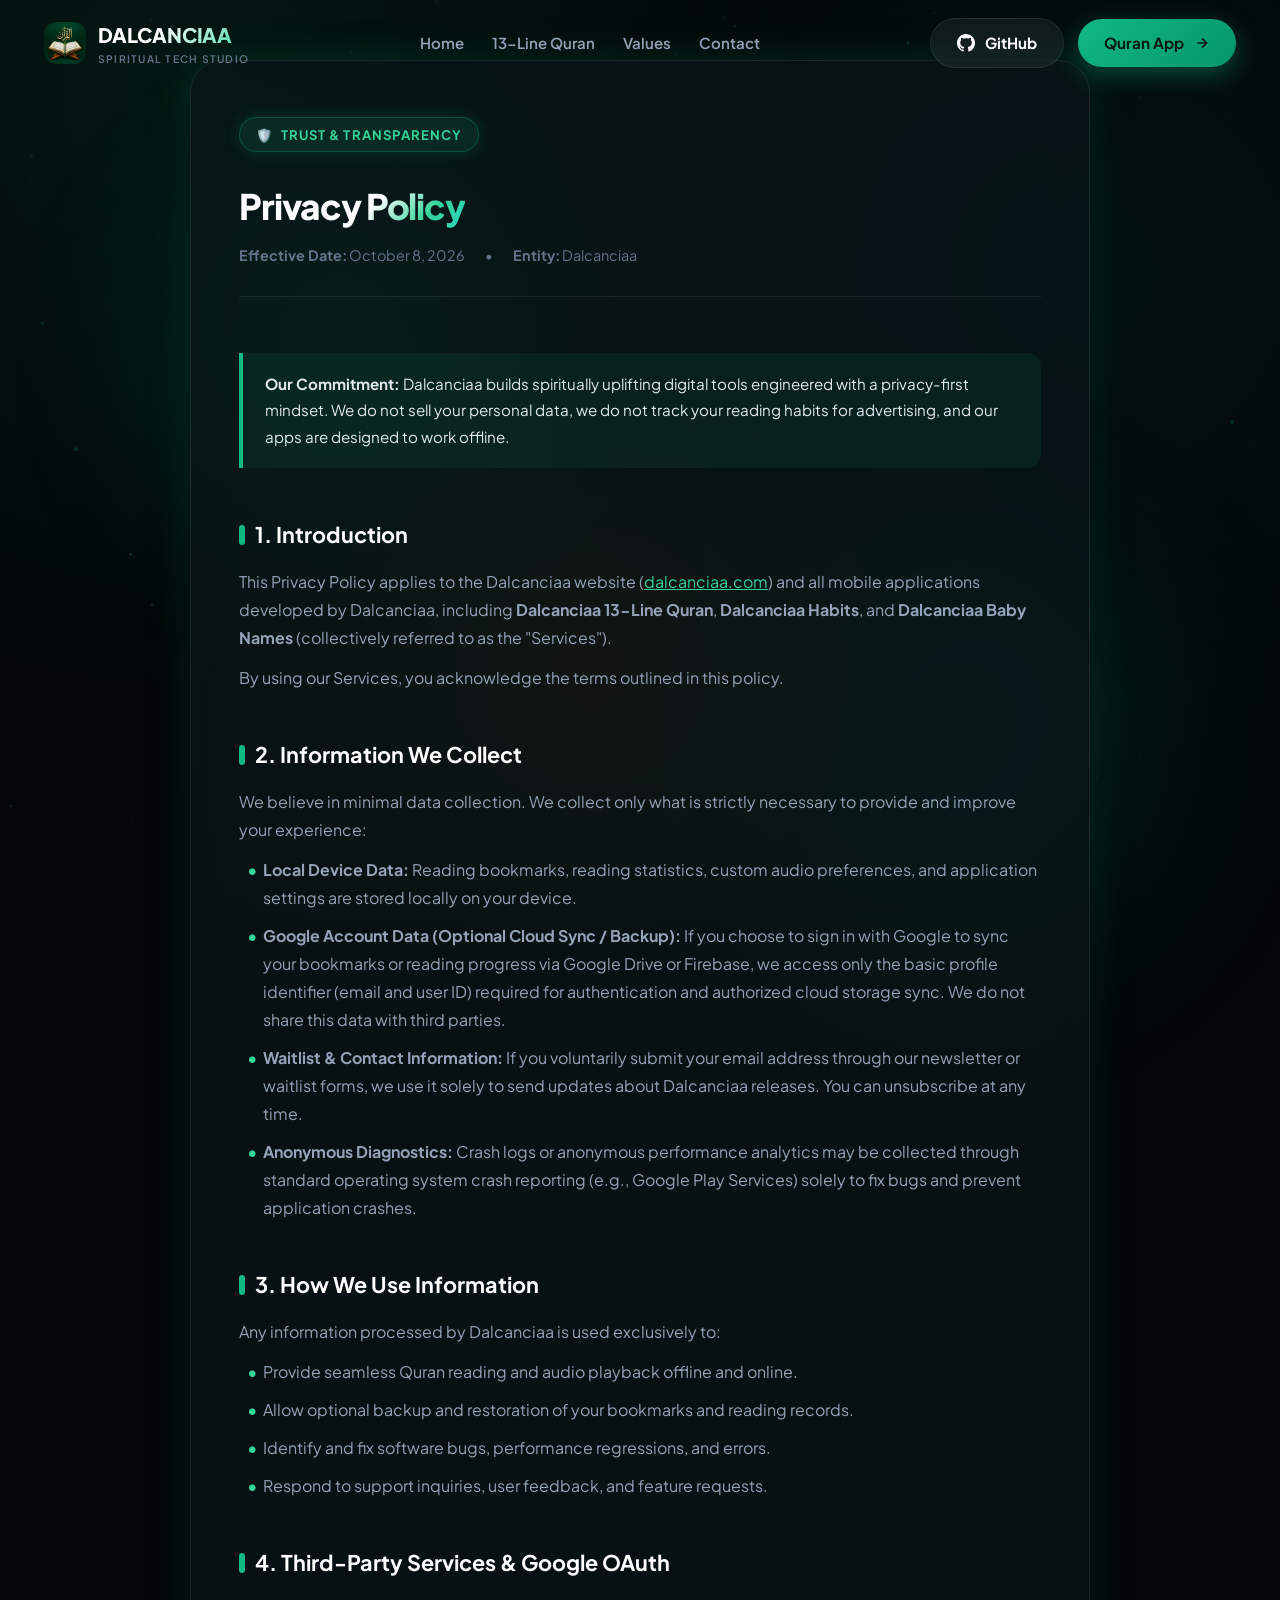
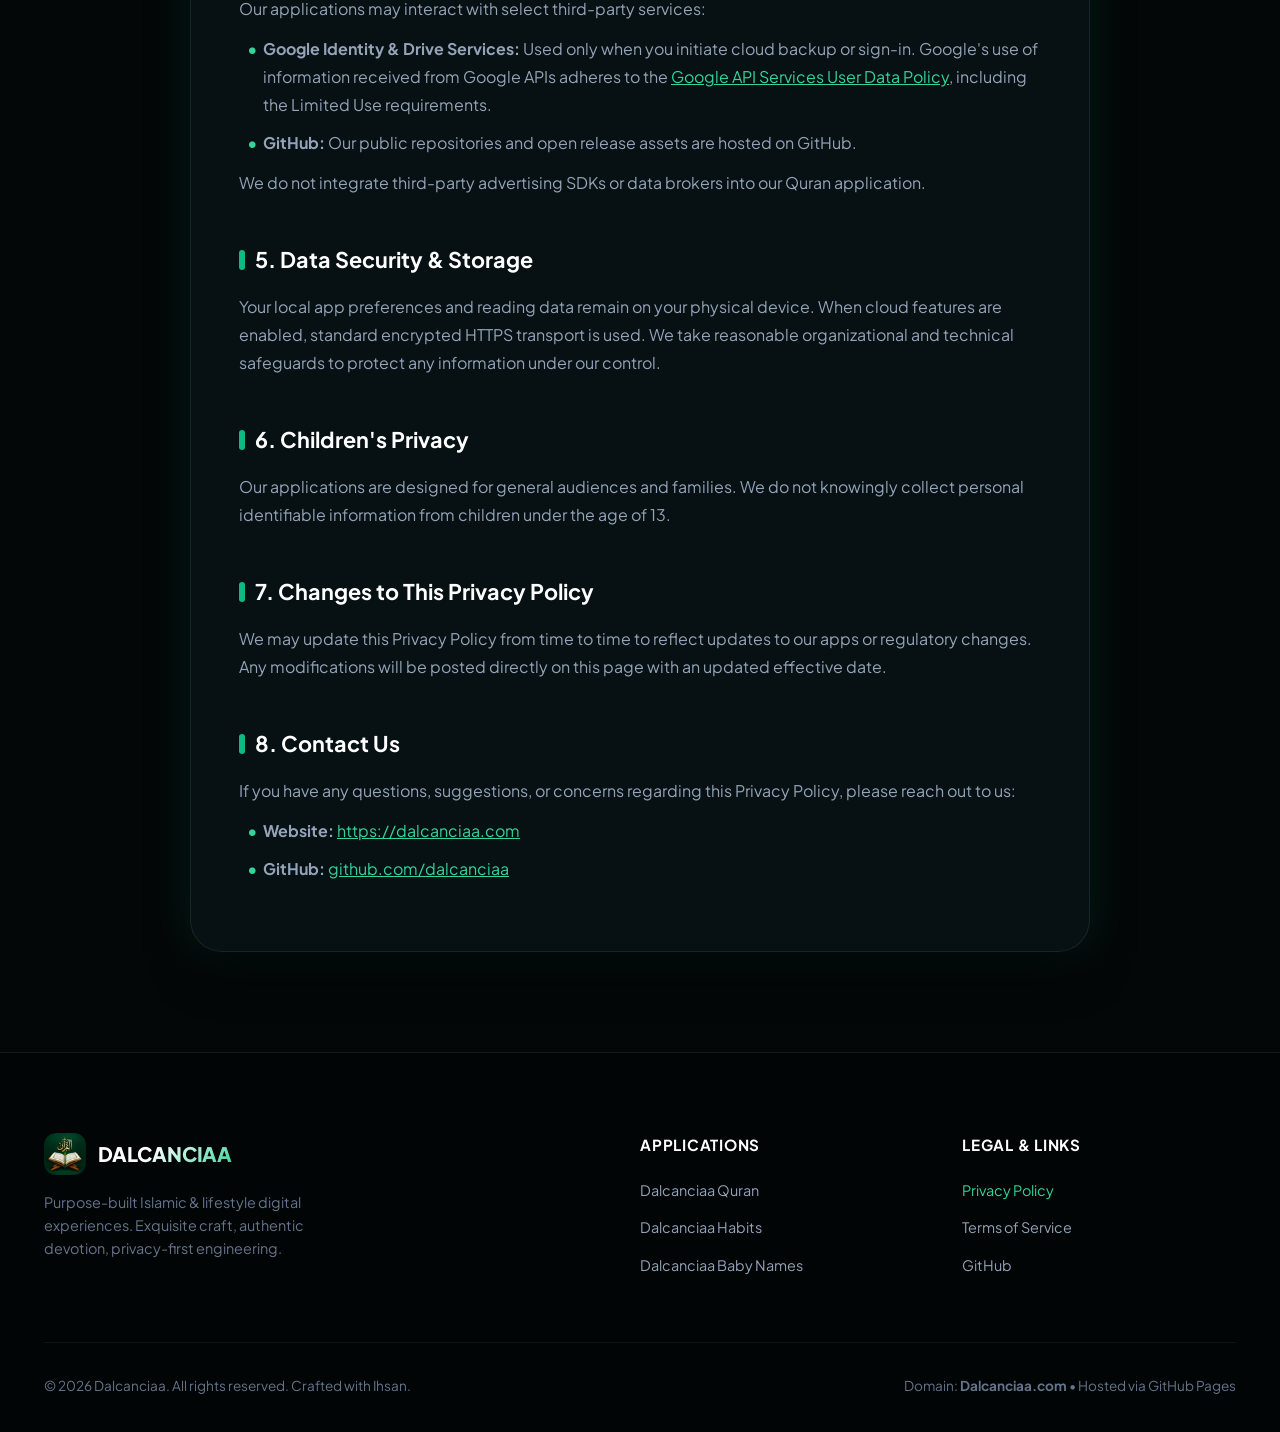
==== privacy.html @ 1f2f63b9 "Add Privacy Policy and Terms of Service pages" ====
<!DOCTYPE html>
<html lang="en">
<head>
  <meta charset="UTF-8">
  <meta name="viewport" content="width=device-width, initial-scale=1.0">
  <title>Privacy Policy | Dalcanciaa</title>
  
  <meta name="description" content="Privacy Policy for Dalcanciaa applications including Dalcanciaa 13-Line Quran. Zero data selling, privacy-first engineering.">
  <meta name="author" content="Dalcanciaa">
  <link rel="canonical" href="https://dalcanciaa.com/privacy.html">

  <link rel="icon" type="image/svg+xml" href="favicon.svg">
  <link rel="stylesheet" href="styles.css">
</head>
<body>

  <canvas id="bg-canvas"></canvas>
  <div class="ambient-glow-orb glow-1"></div>
  <div class="ambient-glow-orb glow-2"></div>
  <div class="ambient-glow-orb glow-3"></div>

  <!-- ========== NAVIGATION ========== -->
  <header class="site-nav" id="site-nav">
    <div class="container nav-container">
      <a href="index.html" class="brand-logo">
        <img src="assets/logo.png" alt="Dalcanciaa Logo" class="brand-logo-icon">
        <div class="brand-name">
          <span class="brand-title">DALCANCIAA</span>
          <span class="brand-tagline-nav">Spiritual Tech Studio</span>
        </div>
      </a>

      <ul class="nav-links" id="nav-links">
        <li><a href="index.html" class="nav-link">Home</a></li>
        <li><a href="quran.html" class="nav-link">13-Line Quran</a></li>
        <li><a href="index.html#values" class="nav-link">Values</a></li>
        <li><a href="index.html#contact" class="nav-link">Contact</a></li>
      </ul>

      <div class="nav-actions">
        <a href="https://github.com/dalcanciaa" target="_blank" rel="noopener noreferrer" class="btn btn-secondary">
          <svg width="18" height="18" viewBox="0 0 24 24" fill="currentColor"><path d="M12 0C5.37 0 0 5.37 0 12c0 5.31 3.435 9.795 8.205 11.385.6.105.825-.255.825-.57 0-.285-.015-1.23-.015-2.235-3.015.555-3.795-.735-4.035-1.41-.135-.345-.72-1.41-1.23-1.695-.42-.225-1.02-.78-.015-.795.945-.015 1.62.87 1.845 1.23 1.08 1.815 2.805 1.305 3.495.99.105-.78.42-1.305.765-1.605-2.67-.3-5.46-1.335-5.46-5.925 0-1.305.465-2.385 1.23-3.225-.12-.3-.54-1.53.12-3.18 0 0 1.005-.315 3.3 1.23.96-.27 1.98-.405 3-.405s2.04.135 3 .405c2.295-1.56 3.3-1.23 3.3-1.23.66 1.65.24 2.88.12 3.18.765.84 1.23 1.905 1.23 3.225 0 4.605-2.805 5.625-5.475 5.925.435.375.81 1.095.81 2.22 0 1.605-.015 2.895-.015 3.3 0 .315.225.69.825.57A12.02 12.02 0 0024 12c0-6.63-5.37-12-12-12z"/></svg>
          <span>GitHub</span>
        </a>
        <a href="quran.html" class="btn btn-primary">
          <span>Quran App</span>
          <svg width="16" height="16" viewBox="0 0 24 24" fill="none" stroke="currentColor" stroke-width="2.5"><path d="M5 12h14M12 5l7 7-7 7"/></svg>
        </a>
        <button class="mobile-menu-toggle" id="mobile-menu-btn" aria-label="Toggle Menu">☰</button>
      </div>
    </div>
  </header>

  <!-- ========== MAIN CONTENT ========== -->
  <main class="legal-page-wrapper">
    <div class="container">
      <article class="legal-card">
        <header class="legal-header">
          <div class="badge-tag">
            <span>🛡️</span>
            <span>Trust & Transparency</span>
          </div>
          <h1 class="section-title" style="margin-top: 14px; font-size: 2.2rem;">Privacy <span class="gradient-text">Policy</span></h1>
          <div class="legal-meta">
            <span><strong>Effective Date:</strong> October 8, 2026</span>
            <span>•</span>
            <span><strong>Entity:</strong> Dalcanciaa</span>
          </div>
        </header>

        <div class="legal-content">
          <div class="legal-highlight-box">
            <strong>Our Commitment:</strong> Dalcanciaa builds spiritually uplifting digital tools engineered with a privacy-first mindset. We do not sell your personal data, we do not track your reading habits for advertising, and our apps are designed to work offline.
          </div>

          <section class="legal-section">
            <h2>1. Introduction</h2>
            <p>This Privacy Policy applies to the Dalcanciaa website (<a href="https://dalcanciaa.com" style="color: var(--emerald-light);">dalcanciaa.com</a>) and all mobile applications developed by Dalcanciaa, including <strong>Dalcanciaa 13-Line Quran</strong>, <strong>Dalcanciaa Habits</strong>, and <strong>Dalcanciaa Baby Names</strong> (collectively referred to as the "Services").</p>
            <p>By using our Services, you acknowledge the terms outlined in this policy.</p>
          </section>

          <section class="legal-section">
            <h2>2. Information We Collect</h2>
            <p>We believe in minimal data collection. We collect only what is strictly necessary to provide and improve your experience:</p>
            <ul>
              <li><strong>Local Device Data:</strong> Reading bookmarks, reading statistics, custom audio preferences, and application settings are stored locally on your device.</li>
              <li><strong>Google Account Data (Optional Cloud Sync / Backup):</strong> If you choose to sign in with Google to sync your bookmarks or reading progress via Google Drive or Firebase, we access only the basic profile identifier (email and user ID) required for authentication and authorized cloud storage sync. We do not share this data with third parties.</li>
              <li><strong>Waitlist & Contact Information:</strong> If you voluntarily submit your email address through our newsletter or waitlist forms, we use it solely to send updates about Dalcanciaa releases. You can unsubscribe at any time.</li>
              <li><strong>Anonymous Diagnostics:</strong> Crash logs or anonymous performance analytics may be collected through standard operating system crash reporting (e.g., Google Play Services) solely to fix bugs and prevent application crashes.</li>
            </ul>
          </section>

          <section class="legal-section">
            <h2>3. How We Use Information</h2>
            <p>Any information processed by Dalcanciaa is used exclusively to:</p>
            <ul>
              <li>Provide seamless Quran reading and audio playback offline and online.</li>
              <li>Allow optional backup and restoration of your bookmarks and reading records.</li>
              <li>Identify and fix software bugs, performance regressions, and errors.</li>
              <li>Respond to support inquiries, user feedback, and feature requests.</li>
            </ul>
          </section>

          <section class="legal-section">
            <h2>4. Third-Party Services & Google OAuth</h2>
            <p>Our applications may interact with select third-party services:</p>
            <ul>
              <li><strong>Google Identity & Drive Services:</strong> Used only when you initiate cloud backup or sign-in. Google's use of information received from Google APIs adheres to the <a href="https://developers.google.com/terms/api-services-user-data-policy" target="_blank" rel="noopener noreferrer" style="color: var(--emerald-light);">Google API Services User Data Policy</a>, including the Limited Use requirements.</li>
              <li><strong>GitHub:</strong> Our public repositories and open release assets are hosted on GitHub.</li>
            </ul>
            <p>We do not integrate third-party advertising SDKs or data brokers into our Quran application.</p>
          </section>

          <section class="legal-section">
            <h2>5. Data Security & Storage</h2>
            <p>Your local app preferences and reading data remain on your physical device. When cloud features are enabled, standard encrypted HTTPS transport is used. We take reasonable organizational and technical safeguards to protect any information under our control.</p>
          </section>

          <section class="legal-section">
            <h2>6. Children's Privacy</h2>
            <p>Our applications are designed for general audiences and families. We do not knowingly collect personal identifiable information from children under the age of 13.</p>
          </section>

          <section class="legal-section">
            <h2>7. Changes to This Privacy Policy</h2>
            <p>We may update this Privacy Policy from time to time to reflect updates to our apps or regulatory changes. Any modifications will be posted directly on this page with an updated effective date.</p>
          </section>

          <section class="legal-section">
            <h2>8. Contact Us</h2>
            <p>If you have any questions, suggestions, or concerns regarding this Privacy Policy, please reach out to us:</p>
            <ul>
              <li><strong>Website:</strong> <a href="https://dalcanciaa.com" style="color: var(--emerald-light);">https://dalcanciaa.com</a></li>
              <li><strong>GitHub:</strong> <a href="https://github.com/dalcanciaa" target="_blank" rel="noopener noreferrer" style="color: var(--emerald-light);">github.com/dalcanciaa</a></li>
            </ul>
          </section>
        </div>
      </article>
    </div>
  </main>

  <!-- ========== FOOTER ========== -->
  <footer class="site-footer">
    <div class="container">
      <div class="footer-grid">
        <div class="footer-brand-info">
          <a href="index.html" class="brand-logo">
            <img src="assets/logo.png" alt="Dalcanciaa Logo" class="brand-logo-icon">
            <span class="brand-title">DALCANCIAA</span>
          </a>
          <p class="footer-desc">Purpose-built Islamic & lifestyle digital experiences. Exquisite craft, authentic devotion, privacy-first engineering.</p>
        </div>
        <div class="footer-col">
          <h4>Applications</h4>
          <ul class="footer-links">
            <li><a href="quran.html">Dalcanciaa Quran</a></li>
            <li><a href="index.html#products">Dalcanciaa Habits</a></li>
            <li><a href="index.html#products">Dalcanciaa Baby Names</a></li>
          </ul>
        </div>
        <div class="footer-col">
          <h4>Legal & Links</h4>
          <ul class="footer-links">
            <li><a href="privacy.html" style="color: var(--emerald-light);">Privacy Policy</a></li>
            <li><a href="terms.html">Terms of Service</a></li>
            <li><a href="https://github.com/dalcanciaa" target="_blank" rel="noopener noreferrer">GitHub</a></li>
          </ul>
        </div>
      </div>
      <div class="footer-bottom">
        <div>© 2026 Dalcanciaa. All rights reserved. Crafted with Ihsan.</div>
        <div>Domain: <strong>Dalcanciaa.com</strong> • Hosted via GitHub Pages</div>
      </div>
    </div>
  </footer>

  <script src="main.js"></script>
</body>
</html>
---- styles.css ----
/* ==========================================================================
   DALCANCIAA DESIGN SYSTEM — 3D MODERN ISLAMIC DIGITAL ECOSYSTEM
   ========================================================================== */

@import url('https://fonts.googleapis.com/css2?family=Amiri+Quran&family=Plus+Jakarta+Sans:wght@300;400;500;600;700;800&display=swap');

:root {
  --bg-primary: #030708;
  --bg-secondary: #071012;
  --bg-tertiary: #0c181b;
  --bg-card: rgba(10, 23, 26, 0.72);
  --bg-card-hover: rgba(14, 32, 36, 0.88);

  --emerald-primary: #10B981;
  --emerald-light: #34D399;
  --emerald-dark: #059669;
  --emerald-glow: rgba(16, 185, 129, 0.35);

  --gold-primary: #F59E0B;
  --gold-light: #FDE047;
  --gold-dark: #B45309;

  --text-main: #F1F5F9;
  --text-muted: #94A3B8;
  --text-dim: #64748B;

  --border-subtle: rgba(255, 255, 255, 0.08);
  --border-emerald: rgba(16, 185, 129, 0.28);
  --border-gold: rgba(245, 158, 11, 0.3);

  --font-sans: 'Plus Jakarta Sans', -apple-system, BlinkMacSystemFont, sans-serif;
  --font-arabic: 'Amiri Quran', serif;

  --radius-sm: 8px;
  --radius-md: 14px;
  --radius-lg: 22px;
  --radius-xl: 32px;
  --radius-full: 9999px;

  --shadow-sm: 0 4px 12px rgba(0,0,0,0.3);
  --shadow-md: 0 10px 30px rgba(0,0,0,0.5), 0 0 20px rgba(16,185,129,0.1);
  --shadow-3d: 0 25px 50px -12px rgba(0,0,0,0.75), 0 0 40px rgba(16,185,129,0.18);

  --transition-fast: 0.2s cubic-bezier(0.16,1,0.3,1);
  --transition-smooth: 0.4s cubic-bezier(0.16,1,0.3,1);
  --transition-bounce: 0.6s cubic-bezier(0.34,1.56,0.64,1);
}

/* Reset */
*,*::before,*::after { box-sizing: border-box; margin: 0; padding: 0; }
html { scroll-behavior: smooth; color-scheme: dark; }
body {
  font-family: var(--font-sans);
  background: var(--bg-primary);
  color: var(--text-main);
  overflow-x: hidden;
  line-height: 1.6;
  -webkit-font-smoothing: antialiased;
  background-image:
    radial-gradient(circle at 15% 10%, rgba(16,185,129,0.09) 0%, transparent 45%),
    radial-gradient(circle at 85% 30%, rgba(6,182,212,0.06) 0%, transparent 40%),
    radial-gradient(circle at 50% 80%, rgba(245,158,11,0.05) 0%, transparent 50%);
  background-attachment: fixed;
}
::selection { background: var(--emerald-primary); color: #000; }
::-webkit-scrollbar { width: 9px; }
::-webkit-scrollbar-track { background: var(--bg-primary); }
::-webkit-scrollbar-thumb { background: #1e293b; border-radius: 6px; border: 2px solid var(--bg-primary); }
::-webkit-scrollbar-thumb:hover { background: var(--emerald-dark); }

/* Canvas & Glows */
#bg-canvas { position: fixed; top: 0; left: 0; width: 100vw; height: 100vh; z-index: 0; pointer-events: none; opacity: 0.85; }
.ambient-glow-orb { position: fixed; border-radius: 50%; filter: blur(100px); pointer-events: none; z-index: 0; opacity: 0.3; }
.glow-1 { top: 15%; left: 10%; width: 450px; height: 450px; background: radial-gradient(circle, var(--emerald-primary), transparent 70%); }
.glow-2 { top: 55%; right: 5%; width: 500px; height: 500px; background: radial-gradient(circle, #0d9488, transparent 70%); }
.glow-3 { bottom: 5%; left: 30%; width: 400px; height: 400px; background: radial-gradient(circle, var(--gold-dark), transparent 70%); }

/* Layout */
.container { width: 100%; max-width: 1240px; margin: 0 auto; padding: 0 24px; position: relative; z-index: 2; }
.section { padding: 110px 0; position: relative; }
.section-header { text-align: center; max-width: 720px; margin: 0 auto 64px auto; }

.badge-tag {
  display: inline-flex; align-items: center; gap: 8px;
  padding: 6px 16px; border-radius: var(--radius-full);
  font-size: 0.82rem; font-weight: 700; text-transform: uppercase; letter-spacing: 0.08em;
  background: rgba(16,185,129,0.12); border: 1px solid var(--border-emerald);
  color: var(--emerald-light); margin-bottom: 20px;
  backdrop-filter: blur(12px); box-shadow: 0 0 15px rgba(16,185,129,0.2);
}
.badge-tag.gold { background: rgba(245,158,11,0.12); border-color: var(--border-gold); color: var(--gold-light); box-shadow: 0 0 15px rgba(245,158,11,0.2); }

.section-title { font-size: clamp(2.2rem, 4.5vw, 3.4rem); font-weight: 800; line-height: 1.15; letter-spacing: -0.03em; color: #fff; margin-bottom: 18px; }
.section-title .gradient-text, .gradient-text { background: linear-gradient(135deg, #fff 20%, var(--emerald-light) 65%, #2dd4bf 100%); -webkit-background-clip: text; -webkit-text-fill-color: transparent; }
.section-title .gold-text, .gold-text { background: linear-gradient(135deg, #fff 0%, var(--gold-light) 50%, var(--gold-primary) 100%); -webkit-background-clip: text; -webkit-text-fill-color: transparent; }
.section-desc { font-size: 1.12rem; color: var(--text-muted); line-height: 1.7; }

/* Glass Cards */
.glass-card {
  background: var(--bg-card); border: 1px solid var(--border-subtle);
  border-radius: var(--radius-lg); backdrop-filter: blur(20px);
  box-shadow: var(--shadow-sm);
  transition: transform var(--transition-smooth), border-color var(--transition-smooth), box-shadow var(--transition-smooth);
  position: relative; overflow: hidden;
}
.glass-card:hover { border-color: var(--border-emerald); box-shadow: var(--shadow-md); transform: translateY(-5px); }

/* ========== NAV ========== */
.site-nav { position: fixed; top: 0; left: 0; width: 100%; z-index: 100; padding: 18px 0; transition: all var(--transition-smooth); }
.site-nav.scrolled { padding: 12px 0; background: rgba(3,7,8,0.85); backdrop-filter: blur(24px); border-bottom: 1px solid var(--border-subtle); box-shadow: 0 10px 30px rgba(0,0,0,0.6); }
.nav-container { display: flex; align-items: center; justify-content: space-between; }
.brand-logo { display: flex; align-items: center; gap: 12px; text-decoration: none; color: #fff; font-weight: 800; font-size: 1.35rem; }
.brand-logo-icon { width: 42px; height: 42px; border-radius: 12px; transition: transform var(--transition-bounce); object-fit: cover; }
.brand-logo:hover .brand-logo-icon { transform: scale(1.08) rotate(4deg); filter: drop-shadow(0 0 12px var(--emerald-primary)); }
.brand-name { display: flex; flex-direction: column; }
.brand-title { font-size: 1.25rem; font-weight: 800; letter-spacing: -0.01em; background: linear-gradient(135deg, #fff 40%, var(--emerald-light) 100%); -webkit-background-clip: text; -webkit-text-fill-color: transparent; }
.brand-tagline-nav { font-size: 0.65rem; color: var(--text-dim); text-transform: uppercase; letter-spacing: 0.12em; font-weight: 600; }
.nav-links { display: flex; align-items: center; gap: 28px; list-style: none; }
.nav-link { text-decoration: none; color: var(--text-muted); font-weight: 600; font-size: 0.94rem; transition: color var(--transition-fast); position: relative; padding: 6px 0; }
.nav-link::after { content: ''; position: absolute; bottom: 0; left: 0; width: 0%; height: 2px; background: var(--emerald-primary); border-radius: 2px; transition: width var(--transition-smooth); box-shadow: 0 0 8px var(--emerald-primary); }
.nav-link:hover { color: #fff; }
.nav-link:hover::after { width: 100%; }
.nav-actions { display: flex; align-items: center; gap: 14px; }
.mobile-menu-toggle { display: none; background: none; border: none; color: #fff; font-size: 1.5rem; cursor: pointer; }

/* Buttons */
.btn {
  display: inline-flex; align-items: center; justify-content: center; gap: 10px;
  padding: 12px 26px; border-radius: var(--radius-full);
  font-size: 0.95rem; font-weight: 700; text-decoration: none;
  cursor: pointer; transition: all var(--transition-smooth); border: none; outline: none;
}
.btn-lg { padding: 16px 32px; font-size: 1.05rem; }
.btn-sm { padding: 10px 20px; font-size: 0.88rem; }
.btn-primary { background: linear-gradient(135deg, var(--emerald-primary), var(--emerald-dark)); color: #021a12; box-shadow: 0 8px 24px rgba(16,185,129,0.35); }
.btn-primary:hover { transform: translateY(-2px) scale(1.02); box-shadow: 0 12px 32px rgba(16,185,129,0.55); background: linear-gradient(135deg, var(--emerald-light), var(--emerald-primary)); }
.btn-secondary { background: rgba(255,255,255,0.06); color: #fff; border: 1px solid var(--border-subtle); backdrop-filter: blur(12px); }
.btn-secondary:hover { background: rgba(255,255,255,0.12); border-color: var(--border-emerald); transform: translateY(-2px); color: var(--emerald-light); }

/* ========== HERO ========== */
.hero-section { padding-top: 160px; padding-bottom: 80px; min-height: 90vh; display: flex; align-items: center; }
.hero-grid { display: grid; grid-template-columns: 1.1fr 0.9fr; gap: 50px; align-items: center; }
.hero-content { position: relative; z-index: 2; }
.hero-title { font-size: clamp(2.8rem, 5.5vw, 4.4rem); font-weight: 800; line-height: 1.08; letter-spacing: -0.035em; color: #fff; margin-bottom: 24px; }
.hero-title .glow { text-shadow: 0 0 35px rgba(16,185,129,0.6); }
.hero-desc { font-size: 1.18rem; color: var(--text-muted); line-height: 1.75; margin-bottom: 32px; max-width: 580px; }
.hero-desc strong { color: #fff; font-weight: 600; }
.hero-cta-group { display: flex; flex-wrap: wrap; align-items: center; gap: 16px; margin-bottom: 48px; }
.hero-stats { display: grid; grid-template-columns: repeat(3,1fr); gap: 20px; padding-top: 24px; border-top: 1px solid var(--border-subtle); }
.stat-item { display: flex; flex-direction: column; }
.stat-number { font-size: 1.6rem; font-weight: 800; background: linear-gradient(135deg,#fff,var(--emerald-light)); -webkit-background-clip: text; -webkit-text-fill-color: transparent; }
.stat-label { font-size: 0.8rem; color: var(--text-dim); text-transform: uppercase; letter-spacing: 0.06em; font-weight: 600; }

/* Hero Visual */
.hero-visual-wrapper { position: relative; perspective: 1400px; display: flex; justify-content: center; align-items: center; }
.hero-visual-glow { position: absolute; width: 380px; height: 520px; background: radial-gradient(circle, rgba(16,185,129,0.28), rgba(6,182,212,0.15) 50%, transparent 80%); filter: blur(50px); z-index: 0; border-radius: 50%; animation: pulseGlow 6s ease-in-out infinite alternate; }
@keyframes pulseGlow { 0% { transform: scale(0.9); opacity: 0.6; } 100% { transform: scale(1.15); opacity: 0.95; } }

/* 3D Phone Duo */
.hero-phones-duo { position: relative; z-index: 1; width: 340px; height: 580px; }
.hero-phone-back, .hero-phone-front { position: absolute; width: 260px; }
.hero-phone-back { top: 20px; left: 0; transform: rotate(-6deg); z-index: 1; opacity: 0.85; }
.hero-phone-front { top: 0; right: 0; transform: rotate(4deg); z-index: 2; }

.phone-mockup-frame {
  width: 100%; aspect-ratio: 9/18.5; background: #0b1416;
  border-radius: 36px; border: 5px solid #1f2d30;
  outline: 1px solid rgba(16,185,129,0.3);
  box-shadow: 0 30px 80px -15px rgba(0,0,0,0.9), 0 0 40px rgba(16,185,129,0.18);
  overflow: hidden; position: relative;
}
.phone-notch { position: absolute; top: 8px; left: 50%; transform: translateX(-50%); width: 70px; height: 18px; background: #000; border-radius: 16px; z-index: 20; display: flex; align-items: center; justify-content: center; }
.notch-camera { width: 8px; height: 8px; background: #081a1a; border-radius: 50%; border: 1px solid #143635; }
.phone-screen { width: 100%; height: 100%; overflow: hidden; }
.phone-screen-img { width: 100%; height: 100%; object-fit: cover; }

/* Floating Badges */
.floating-3d-badge { position: absolute; padding: 10px 16px; border-radius: var(--radius-md); background: rgba(7,16,18,0.88); border: 1px solid var(--border-emerald); backdrop-filter: blur(16px); box-shadow: var(--shadow-md); display: flex; align-items: center; gap: 12px; z-index: 10; animation: floatAnim 4s ease-in-out infinite alternate; }
.floating-badge-1 { top: 15%; right: -30px; }
.floating-badge-2 { bottom: 18%; left: -35px; animation-delay: -2s; border-color: var(--border-gold); }
.floating-badge-icon { width: 36px; height: 36px; border-radius: 10px; background: rgba(16,185,129,0.18); display: flex; align-items: center; justify-content: center; font-size: 1.1rem; }
.floating-badge-2 .floating-badge-icon { background: rgba(245,158,11,0.18); }
.floating-badge-text { display: flex; flex-direction: column; }
.floating-badge-title { font-size: 0.85rem; font-weight: 700; color: #fff; }
.floating-badge-sub { font-size: 0.72rem; color: var(--text-muted); }
@keyframes floatAnim { 0% { transform: translateY(0); } 100% { transform: translateY(-12px); } }

/* Quran Page Mini Badges */
.quran-hero-badges { display: flex; flex-wrap: wrap; gap: 10px; margin-bottom: 32px; }
.hero-mini-badge {
  display: inline-flex; align-items: center; gap: 6px;
  padding: 6px 14px; border-radius: var(--radius-full);
  background: rgba(255,255,255,0.05); border: 1px solid var(--border-subtle);
  font-size: 0.82rem; font-weight: 600; color: var(--text-muted);
  transition: all var(--transition-fast);
}
.hero-mini-badge:hover { border-color: var(--border-emerald); color: var(--emerald-light); background: rgba(16,185,129,0.08); }
.mini-badge-icon { font-size: 1rem; }

/* ========== PRODUCTS (INDEX) ========== */
.product-flagship {
  display: grid; grid-template-columns: 1.2fr 0.8fr; gap: 40px;
  padding: 48px; margin-bottom: 40px;
  background: linear-gradient(135deg, rgba(16,185,129,0.08), rgba(10,23,26,0.9) 60%);
  border: 1px solid var(--border-emerald);
  box-shadow: 0 20px 50px rgba(0,0,0,0.6), 0 0 30px rgba(16,185,129,0.12);
}
.product-header-row { display: flex; justify-content: space-between; align-items: flex-start; margin-bottom: 20px; }
.product-title { font-size: 2rem; font-weight: 800; color: #fff; margin-bottom: 14px; letter-spacing: -0.02em; }
.product-desc { color: var(--text-muted); font-size: 1.05rem; line-height: 1.7; margin-bottom: 24px; }
.product-actions { display: flex; flex-wrap: wrap; gap: 12px; margin-top: auto; }

.app-logo-image-box { width: 72px; height: 72px; border-radius: 20px; overflow: hidden; border: 2px solid var(--border-emerald); box-shadow: 0 8px 25px rgba(16,185,129,0.35); transition: transform var(--transition-bounce); }
.app-logo-img { width: 100%; height: 100%; object-fit: cover; }
.glass-card:hover .app-logo-image-box, .product-flagship:hover .app-logo-image-box { transform: scale(1.1) rotate(4deg); }

.app-icon-large { width: 64px; height: 64px; border-radius: 18px; background: rgba(255,255,255,0.05); border: 1px solid var(--border-subtle); display: flex; align-items: center; justify-content: center; font-size: 1.8rem; box-shadow: var(--shadow-sm); transition: transform var(--transition-bounce); }
.glass-card:hover .app-icon-large { transform: scale(1.1) rotate(5deg); border-color: var(--emerald-primary); }

.app-status-badge { display: inline-flex; align-items: center; gap: 6px; padding: 5px 12px; border-radius: var(--radius-full); font-size: 0.75rem; font-weight: 700; letter-spacing: 0.05em; text-transform: uppercase; }
.status-live { background: rgba(16,185,129,0.15); color: var(--emerald-light); border: 1px solid var(--border-emerald); }
.status-live::before { content: ''; width: 7px; height: 7px; border-radius: 50%; background: var(--emerald-light); box-shadow: 0 0 8px var(--emerald-light); }
.status-upcoming { background: rgba(245,158,11,0.15); color: var(--gold-light); border: 1px solid var(--border-gold); }
.status-upcoming::before { content: ''; width: 7px; height: 7px; border-radius: 50%; background: var(--gold-light); }

.feature-list { list-style: none; display: flex; flex-direction: column; gap: 12px; margin-bottom: 28px; }
.feature-list li { display: flex; align-items: center; gap: 10px; font-size: 0.92rem; color: #cbd5e1; }
.feature-list li svg { color: var(--emerald-light); flex-shrink: 0; }

/* Product Screenshots Fan */
.product-flagship-visual { display: flex; align-items: center; justify-content: center; }
.product-screenshots-fan { position: relative; width: 100%; height: 450px; display: flex; align-items: center; justify-content: center; }
.fan-phone { position: absolute; transition: transform var(--transition-smooth); }
.phone-mockup-sm { width: 200px; aspect-ratio: 9/19; background: #0b1416; border-radius: 28px; border: 4px solid #1f2d30; outline: 1px solid rgba(16,185,129,0.25); box-shadow: 0 25px 60px -15px rgba(0,0,0,0.8), 0 0 30px rgba(16,185,129,0.12); overflow: hidden; }
.phone-mockup-sm img { width: 100%; height: 100%; object-fit: cover; }
.fan-1 { left: 5%; transform: rotate(-12deg) translateY(20px); z-index: 1; }
.fan-2 { left: 50%; transform: translateX(-50%) translateY(-10px); z-index: 3; }
.fan-3 { right: 5%; transform: rotate(12deg) translateY(20px); z-index: 2; }

/* Upcoming Products Grid */
.products-upcoming-grid { display: grid; grid-template-columns: 1fr 1fr; gap: 32px; margin-top: 12px; }
.product-card { padding: 36px; display: flex; flex-direction: column; }
.product-card-title { font-size: 1.5rem; font-weight: 800; color: #fff; margin-bottom: 10px; margin-top: 16px; }
.product-card-desc { color: var(--text-muted); font-size: 0.96rem; line-height: 1.65; margin-bottom: 24px; flex: 1; }

/* ========== FEATURE SHOWCASE ROWS (QURAN PAGE) ========== */
.feature-showcase-row {
  display: grid; grid-template-columns: 1fr 1fr; gap: 60px; align-items: center;
  padding: 60px 0; border-bottom: 1px solid rgba(255,255,255,0.05);
}
.feature-showcase-row.reverse { direction: rtl; }
.feature-showcase-row.reverse > * { direction: ltr; }
.feature-number { font-size: 4rem; font-weight: 900; background: linear-gradient(135deg, rgba(16,185,129,0.2), rgba(16,185,129,0.05)); -webkit-background-clip: text; -webkit-text-fill-color: transparent; line-height: 1; margin-bottom: 12px; }
.feature-title { font-size: 1.8rem; font-weight: 800; color: #fff; margin-bottom: 16px; letter-spacing: -0.02em; }
.feature-desc { color: var(--text-muted); font-size: 1.02rem; line-height: 1.7; margin-bottom: 20px; }
.feature-desc strong { color: #fff; }
.feature-bullets { list-style: none; display: flex; flex-direction: column; gap: 8px; }
.feature-bullets li { display: flex; align-items: center; gap: 8px; font-size: 0.92rem; color: #cbd5e1; }
.feature-bullets li::before { content: '✓'; color: var(--emerald-light); font-weight: 900; font-size: 0.85rem; }

.feature-phones { display: flex; gap: 20px; justify-content: center; align-items: flex-end; perspective: 1000px; }
.feature-phone { transition: transform var(--transition-smooth); }
.feature-phone-offset { transform: translateY(-30px); }

/* ========== GALLERY SCROLL ========== */
.gallery-scroll-container { overflow-x: auto; padding: 20px 0 40px 0; -webkit-overflow-scrolling: touch; scrollbar-width: thin; }
.gallery-scroll-container::-webkit-scrollbar { height: 8px; }
.gallery-scroll-container::-webkit-scrollbar-track { background: rgba(255,255,255,0.03); border-radius: 8px; }
.gallery-scroll-container::-webkit-scrollbar-thumb { background: var(--emerald-dark); border-radius: 8px; }
.gallery-scroll-track { display: flex; gap: 24px; padding: 0 24px; width: max-content; }
.gallery-phone { display: flex; flex-direction: column; align-items: center; gap: 12px; }
.phone-mockup-gallery { width: 220px; aspect-ratio: 9/19; background: #0b1416; border-radius: 30px; border: 4px solid #1f2d30; outline: 1px solid rgba(16,185,129,0.2); box-shadow: 0 20px 50px -10px rgba(0,0,0,0.7), 0 0 25px rgba(16,185,129,0.1); overflow: hidden; transition: transform var(--transition-smooth), box-shadow var(--transition-smooth); }
.gallery-phone:hover .phone-mockup-gallery { transform: translateY(-8px) scale(1.03); box-shadow: 0 30px 60px rgba(0,0,0,0.8), 0 0 40px rgba(16,185,129,0.2); }
.phone-mockup-gallery img { width: 100%; height: 100%; object-fit: cover; }
.gallery-label { font-size: 0.85rem; font-weight: 700; color: var(--text-muted); text-align: center; }

/* ========== DOWNLOAD CTA ========== */
.download-cta-box {
  background: linear-gradient(135deg, rgba(16,185,129,0.12), rgba(10,23,26,0.85));
  border: 1px solid var(--border-emerald); border-radius: var(--radius-xl);
  padding: 60px 40px; text-align: center; position: relative; overflow: hidden;
  box-shadow: var(--shadow-3d);
}
.download-cta-content { position: relative; z-index: 1; }
.download-logo { width: 96px; height: 96px; border-radius: 26px; margin: 0 auto 24px auto; box-shadow: 0 12px 35px rgba(16,185,129,0.4); }
.download-buttons { display: flex; justify-content: center; gap: 16px; flex-wrap: wrap; }

/* ========== VALUES ========== */
.values-grid { display: grid; grid-template-columns: repeat(3,1fr); gap: 28px; }
.value-card { padding: 36px; }
.value-icon-box { width: 56px; height: 56px; border-radius: 16px; background: rgba(16,185,129,0.12); border: 1px solid var(--border-emerald); display: flex; align-items: center; justify-content: center; font-size: 1.5rem; margin-bottom: 22px; }
.value-title { font-size: 1.3rem; font-weight: 800; color: #fff; margin-bottom: 12px; }
.value-desc { color: var(--text-muted); font-size: 0.96rem; line-height: 1.65; }

/* ========== NEWSLETTER ========== */
.newsletter-box { background: linear-gradient(135deg, rgba(16,185,129,0.12), rgba(10,23,26,0.85)); border: 1px solid var(--border-emerald); border-radius: var(--radius-xl); padding: 60px 40px; text-align: center; box-shadow: var(--shadow-3d); }
.newsletter-form { display: flex; max-width: 520px; margin: 32px auto 0; gap: 12px; }
.newsletter-input { flex: 1; padding: 14px 22px; background: rgba(3,7,8,0.8); border: 1px solid var(--border-subtle); border-radius: var(--radius-full); color: #fff; font-size: 0.95rem; outline: none; transition: border-color var(--transition-fast); }
.newsletter-input:focus { border-color: var(--emerald-primary); }

/* ========== LEGAL / POLICY PAGES ========== */
.legal-page-wrapper {
  padding: 60px 0 100px;
  position: relative;
  z-index: 2;
}
.legal-card {
  background: var(--bg-card);
  border: 1px solid var(--border-subtle);
  border-radius: var(--radius-xl);
  padding: 56px 48px;
  backdrop-filter: blur(20px);
  box-shadow: var(--shadow-3d);
  max-width: 900px;
  margin: 0 auto;
}
.legal-header {
  margin-bottom: 40px;
  padding-bottom: 28px;
  border-bottom: 1px solid var(--border-subtle);
}
.legal-meta {
  display: flex;
  gap: 20px;
  margin-top: 14px;
  color: var(--text-dim);
  font-size: 0.9rem;
}
.legal-content {
  display: flex;
  flex-direction: column;
  gap: 32px;
  color: #cbd5e1;
  font-size: 1rem;
  line-height: 1.75;
}
.legal-section h2 {
  font-size: 1.35rem;
  font-weight: 700;
  color: #fff;
  margin-bottom: 14px;
  display: flex;
  align-items: center;
  gap: 10px;
}
.legal-section h2::before {
  content: "";
  display: inline-block;
  width: 6px;
  height: 20px;
  background: var(--emerald-primary);
  border-radius: 4px;
}
.legal-section p {
  margin-bottom: 12px;
  color: var(--text-muted);
}
.legal-section ul {
  list-style: none;
  padding-left: 0;
  display: flex;
  flex-direction: column;
  gap: 10px;
  margin: 12px 0;
}
.legal-section ul li {
  position: relative;
  padding-left: 24px;
  color: var(--text-muted);
}
.legal-section ul li::before {
  content: "•";
  position: absolute;
  left: 8px;
  color: var(--emerald-light);
  font-weight: bold;
}
.legal-highlight-box {
  background: rgba(16, 185, 129, 0.08);
  border-left: 4px solid var(--emerald-primary);
  border-radius: 0 var(--radius-md) var(--radius-md) 0;
  padding: 18px 22px;
  margin: 16px 0;
  color: #e2e8f0;
  font-size: 0.95rem;
}

/* ========== FOOTER ========== */
.site-footer { background: #020506; border-top: 1px solid var(--border-subtle); padding: 80px 0 36px; position: relative; z-index: 2; }
.footer-grid { display: grid; grid-template-columns: 2fr 1fr 1fr; gap: 48px; margin-bottom: 64px; }
.footer-brand-info { display: flex; flex-direction: column; gap: 16px; max-width: 320px; }
.footer-desc { color: var(--text-dim); font-size: 0.9rem; line-height: 1.6; }
.footer-col h4 { font-size: 0.95rem; font-weight: 700; color: #fff; margin-bottom: 20px; text-transform: uppercase; letter-spacing: 0.05em; }
.footer-links { list-style: none; display: flex; flex-direction: column; gap: 12px; }
.footer-links a { text-decoration: none; color: var(--text-muted); font-size: 0.9rem; transition: color var(--transition-fast); }
.footer-links a:hover { color: var(--emerald-light); }
.footer-bottom { display: flex; justify-content: space-between; align-items: center; padding-top: 32px; border-top: 1px solid rgba(255,255,255,0.05); font-size: 0.85rem; color: var(--text-dim); }

/* ========== RESPONSIVE ========== */
@media (max-width: 1024px) {
  .hero-grid { grid-template-columns: 1fr; text-align: center; gap: 60px; }
  .hero-desc { margin: 0 auto 32px; }
  .hero-cta-group, .quran-hero-badges { justify-content: center; }
  .hero-stats { max-width: 480px; margin: 0 auto; }
  .product-flagship { grid-template-columns: 1fr; }
  .product-screenshots-fan { height: 350px; }
  .products-upcoming-grid { grid-template-columns: 1fr; }
  .feature-showcase-row, .feature-showcase-row.reverse { grid-template-columns: 1fr; gap: 40px; direction: ltr; text-align: center; }
  .feature-phones { justify-content: center; }
  .values-grid { grid-template-columns: 1fr 1fr; }
  .footer-grid { grid-template-columns: 1fr 1fr; }
}

@media (max-width: 768px) {
  .nav-links, .nav-actions .btn-secondary { display: none; }
  .mobile-menu-toggle { display: block; }
  .section { padding: 70px 0; }
  .hero-phones-duo { width: 280px; height: 480px; }
  .hero-phone-back { width: 200px; }
  .hero-phone-front { width: 210px; }
  .phone-mockup-sm { width: 160px; }
  .product-screenshots-fan { height: 300px; }
  .fan-1 { left: 0; }
  .fan-3 { right: 0; }
  .values-grid { grid-template-columns: 1fr; }
  .newsletter-form { flex-direction: column; }
  .footer-grid { grid-template-columns: 1fr; gap: 36px; }
  .footer-bottom { flex-direction: column; gap: 14px; text-align: center; }
  .gallery-scroll-track { gap: 16px; }
  .phone-mockup-gallery { width: 180px; }
  .feature-phones { flex-direction: column; align-items: center; }
  .feature-phone-offset { transform: none; }
}
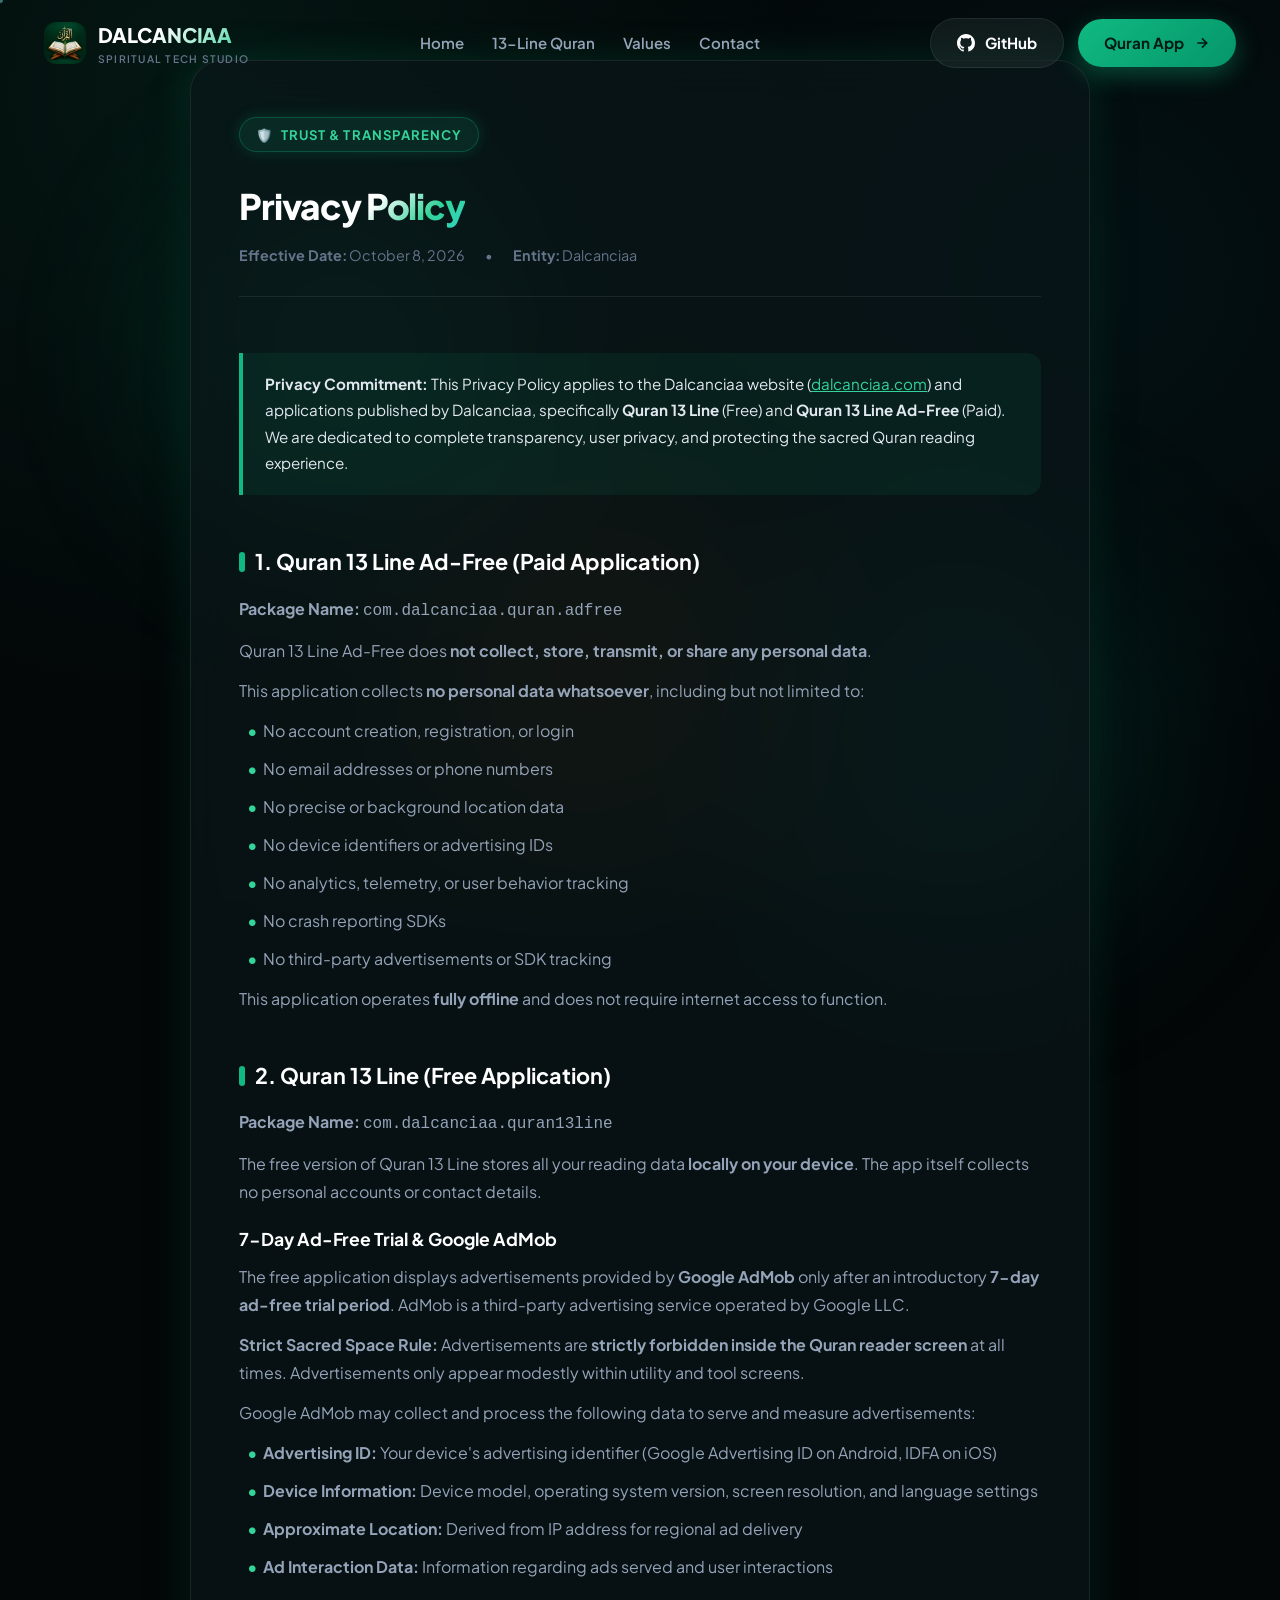
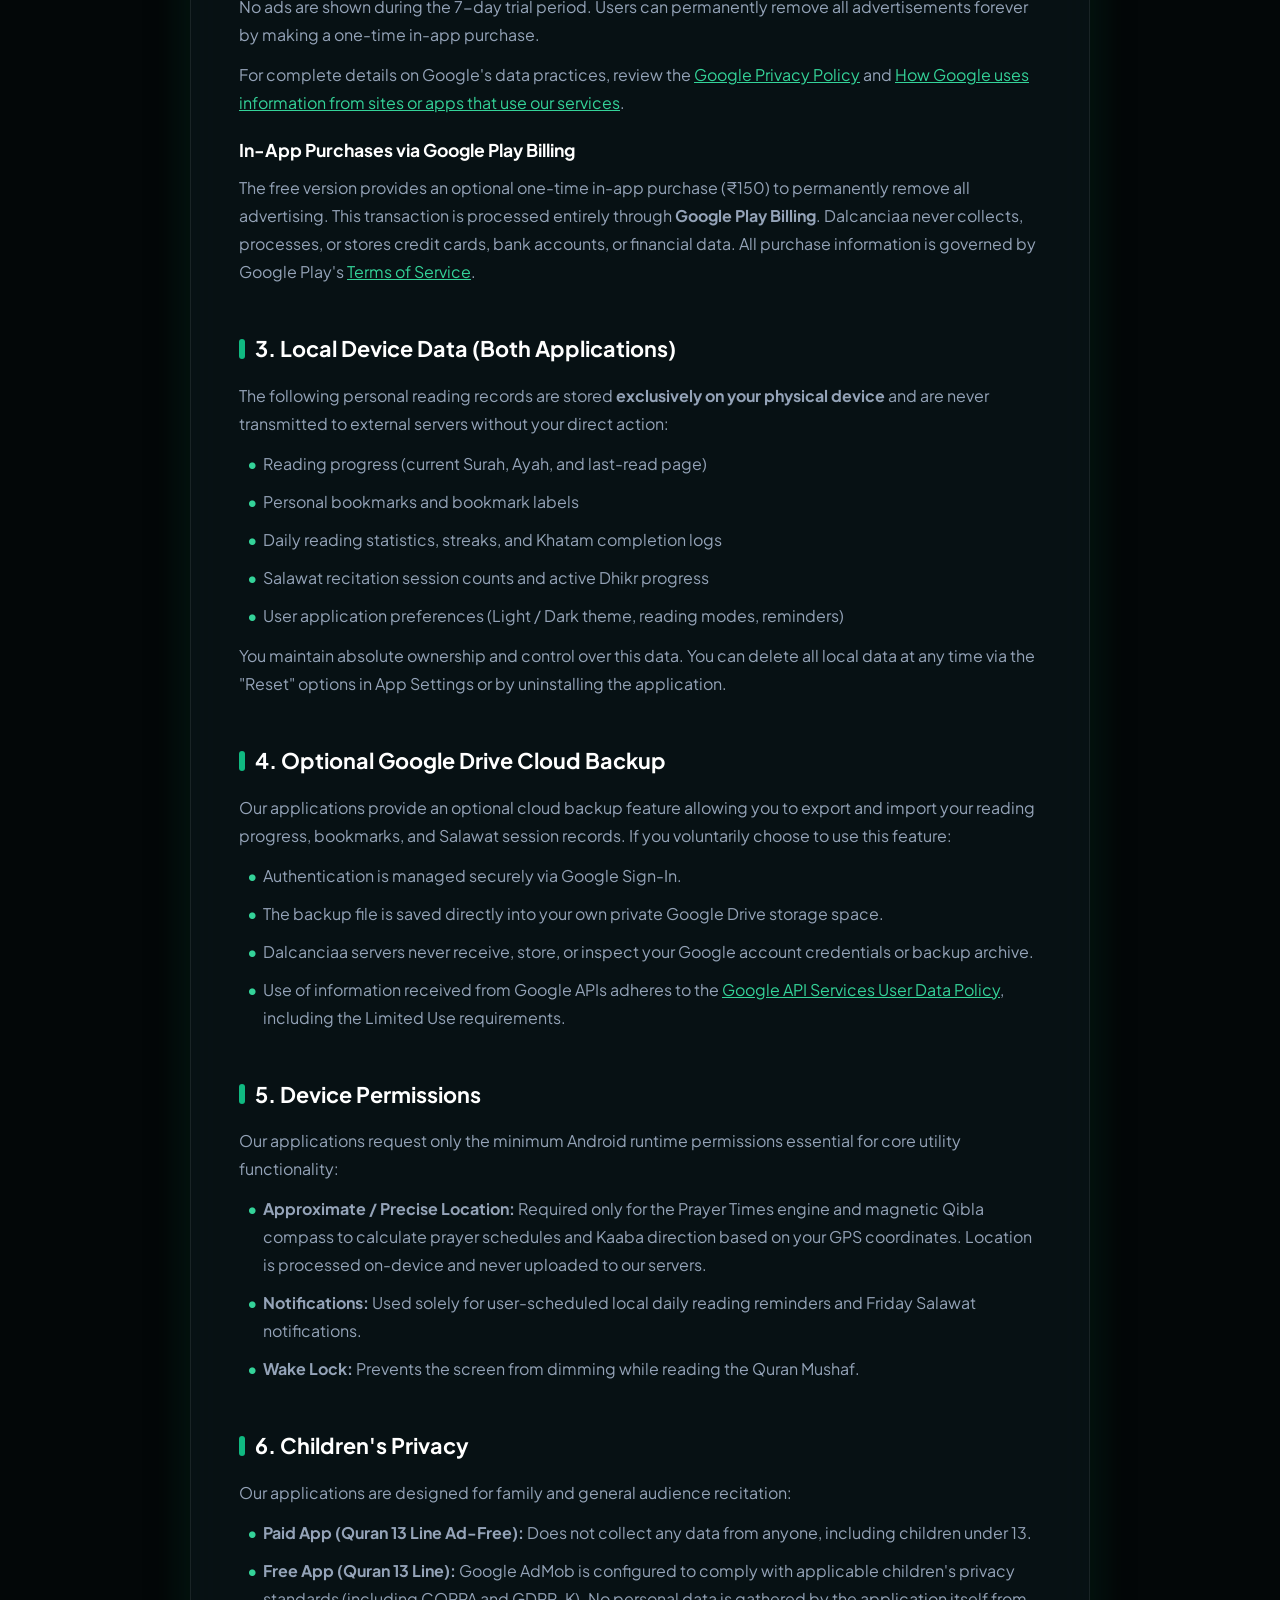
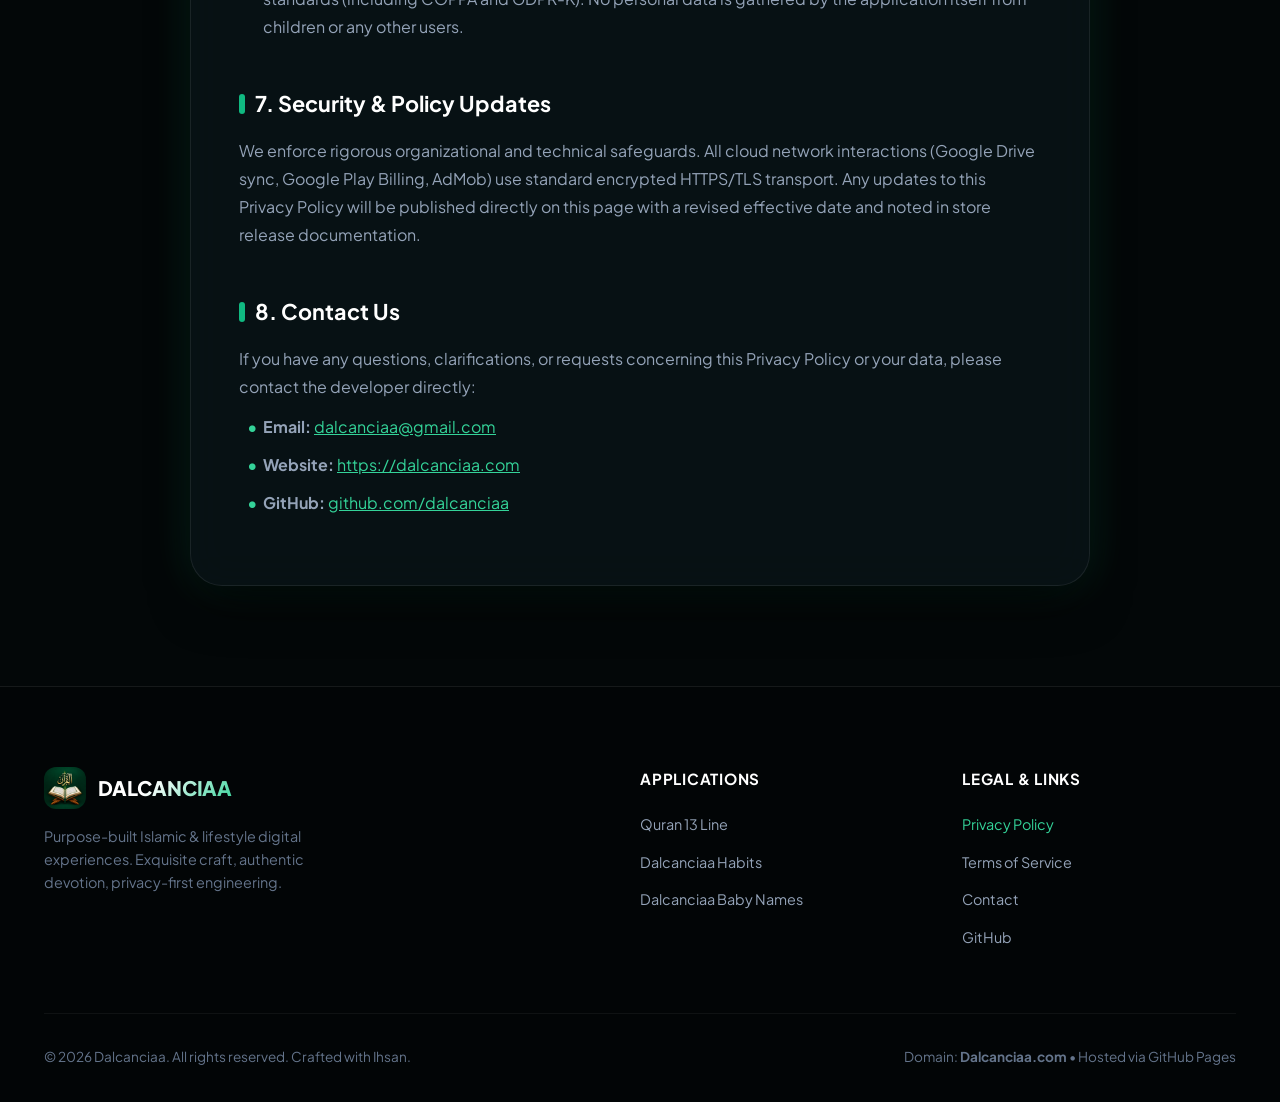
==== commit 741f8b47: "Align website content with Quran 13 Line application project - Align app identity to Quran 13 Line a" ====
--- a/privacy.html
+++ b/privacy.html
@@ -3,9 +3,9 @@
 <head>
   <meta charset="UTF-8">
   <meta name="viewport" content="width=device-width, initial-scale=1.0">
-  <title>Privacy Policy | Dalcanciaa</title>
+  <title>Privacy Policy | Quran 13 Line — Dalcanciaa</title>
   
-  <meta name="description" content="Privacy Policy for Dalcanciaa applications including Dalcanciaa 13-Line Quran. Zero data selling, privacy-first engineering.">
+  <meta name="description" content="Privacy Policy for Quran 13 Line and Quran 13 Line Ad-Free applications published by Dalcanciaa. Transparent, offline-first, and privacy-focused.">
   <meta name="author" content="Dalcanciaa">
   <link rel="canonical" href="https://dalcanciaa.com/privacy.html">
 
@@ -70,66 +70,101 @@
 
         <div class="legal-content">
           <div class="legal-highlight-box">
-            <strong>Our Commitment:</strong> Dalcanciaa builds spiritually uplifting digital tools engineered with a privacy-first mindset. We do not sell your personal data, we do not track your reading habits for advertising, and our apps are designed to work offline.
+            <strong>Privacy Commitment:</strong> This Privacy Policy applies to the Dalcanciaa website (<a href="https://dalcanciaa.com" style="color: var(--emerald-light);">dalcanciaa.com</a>) and applications published by Dalcanciaa, specifically <strong>Quran 13 Line</strong> (Free) and <strong>Quran 13 Line Ad-Free</strong> (Paid). We are dedicated to complete transparency, user privacy, and protecting the sacred Quran reading experience.
           </div>
 
           <section class="legal-section">
-            <h2>1. Introduction</h2>
-            <p>This Privacy Policy applies to the Dalcanciaa website (<a href="https://dalcanciaa.com" style="color: var(--emerald-light);">dalcanciaa.com</a>) and all mobile applications developed by Dalcanciaa, including <strong>Dalcanciaa 13-Line Quran</strong>, <strong>Dalcanciaa Habits</strong>, and <strong>Dalcanciaa Baby Names</strong> (collectively referred to as the "Services").</p>
-            <p>By using our Services, you acknowledge the terms outlined in this policy.</p>
-          </section>
-
-          <section class="legal-section">
-            <h2>2. Information We Collect</h2>
-            <p>We believe in minimal data collection. We collect only what is strictly necessary to provide and improve your experience:</p>
-            <ul>
-              <li><strong>Local Device Data:</strong> Reading bookmarks, reading statistics, custom audio preferences, and application settings are stored locally on your device.</li>
-              <li><strong>Google Account Data (Optional Cloud Sync / Backup):</strong> If you choose to sign in with Google to sync your bookmarks or reading progress via Google Drive or Firebase, we access only the basic profile identifier (email and user ID) required for authentication and authorized cloud storage sync. We do not share this data with third parties.</li>
-              <li><strong>Waitlist & Contact Information:</strong> If you voluntarily submit your email address through our newsletter or waitlist forms, we use it solely to send updates about Dalcanciaa releases. You can unsubscribe at any time.</li>
-              <li><strong>Anonymous Diagnostics:</strong> Crash logs or anonymous performance analytics may be collected through standard operating system crash reporting (e.g., Google Play Services) solely to fix bugs and prevent application crashes.</li>
-            </ul>
-          </section>
-
-          <section class="legal-section">
-            <h2>3. How We Use Information</h2>
-            <p>Any information processed by Dalcanciaa is used exclusively to:</p>
-            <ul>
-              <li>Provide seamless Quran reading and audio playback offline and online.</li>
-              <li>Allow optional backup and restoration of your bookmarks and reading records.</li>
-              <li>Identify and fix software bugs, performance regressions, and errors.</li>
-              <li>Respond to support inquiries, user feedback, and feature requests.</li>
-            </ul>
-          </section>
-
-          <section class="legal-section">
-            <h2>4. Third-Party Services & Google OAuth</h2>
-            <p>Our applications may interact with select third-party services:</p>
-            <ul>
-              <li><strong>Google Identity & Drive Services:</strong> Used only when you initiate cloud backup or sign-in. Google's use of information received from Google APIs adheres to the <a href="https://developers.google.com/terms/api-services-user-data-policy" target="_blank" rel="noopener noreferrer" style="color: var(--emerald-light);">Google API Services User Data Policy</a>, including the Limited Use requirements.</li>
-              <li><strong>GitHub:</strong> Our public repositories and open release assets are hosted on GitHub.</li>
-            </ul>
-            <p>We do not integrate third-party advertising SDKs or data brokers into our Quran application.</p>
-          </section>
-
-          <section class="legal-section">
-            <h2>5. Data Security & Storage</h2>
-            <p>Your local app preferences and reading data remain on your physical device. When cloud features are enabled, standard encrypted HTTPS transport is used. We take reasonable organizational and technical safeguards to protect any information under our control.</p>
+            <h2>1. Quran 13 Line Ad-Free (Paid Application)</h2>
+            <p><strong>Package Name:</strong> <code>com.dalcanciaa.quran.adfree</code></p>
+            <p>Quran 13 Line Ad-Free does <strong>not collect, store, transmit, or share any personal data</strong>.</p>
+            <p>This application collects <strong>no personal data whatsoever</strong>, including but not limited to:</p>
+            <ul>
+              <li>No account creation, registration, or login</li>
+              <li>No email addresses or phone numbers</li>
+              <li>No precise or background location data</li>
+              <li>No device identifiers or advertising IDs</li>
+              <li>No analytics, telemetry, or user behavior tracking</li>
+              <li>No crash reporting SDKs</li>
+              <li>No third-party advertisements or SDK tracking</li>
+            </ul>
+            <p>This application operates <strong>fully offline</strong> and does not require internet access to function.</p>
+          </section>
+
+          <section class="legal-section">
+            <h2>2. Quran 13 Line (Free Application)</h2>
+            <p><strong>Package Name:</strong> <code>com.dalcanciaa.quran13line</code></p>
+            <p>The free version of Quran 13 Line stores all your reading data <strong>locally on your device</strong>. The app itself collects no personal accounts or contact details.</p>
+            
+            <h3 style="color: #fff; font-size: 1.1rem; margin: 18px 0 8px 0;">7-Day Ad-Free Trial & Google AdMob</h3>
+            <p>The free application displays advertisements provided by <strong>Google AdMob</strong> only after an introductory <strong>7-day ad-free trial period</strong>. AdMob is a third-party advertising service operated by Google LLC.</p>
+            <p><strong>Strict Sacred Space Rule:</strong> Advertisements are <strong>strictly forbidden inside the Quran reader screen</strong> at all times. Advertisements only appear modestly within utility and tool screens.</p>
+            <p>Google AdMob may collect and process the following data to serve and measure advertisements:</p>
+            <ul>
+              <li><strong>Advertising ID:</strong> Your device's advertising identifier (Google Advertising ID on Android, IDFA on iOS)</li>
+              <li><strong>Device Information:</strong> Device model, operating system version, screen resolution, and language settings</li>
+              <li><strong>Approximate Location:</strong> Derived from IP address for regional ad delivery</li>
+              <li><strong>Ad Interaction Data:</strong> Information regarding ads served and user interactions</li>
+            </ul>
+            <p>No ads are shown during the 7-day trial period. Users can permanently remove all advertisements forever by making a one-time in-app purchase.</p>
+            <p>For complete details on Google's data practices, review the <a href="https://policies.google.com/privacy" target="_blank" rel="noopener noreferrer" style="color: var(--emerald-light);">Google Privacy Policy</a> and <a href="https://policies.google.com/technologies/partner-sites" target="_blank" rel="noopener noreferrer" style="color: var(--emerald-light);">How Google uses information from sites or apps that use our services</a>.</p>
+
+            <h3 style="color: #fff; font-size: 1.1rem; margin: 18px 0 8px 0;">In-App Purchases via Google Play Billing</h3>
+            <p>The free version provides an optional one-time in-app purchase (₹150) to permanently remove all advertising. This transaction is processed entirely through <strong>Google Play Billing</strong>. Dalcanciaa never collects, processes, or stores credit cards, bank accounts, or financial data. All purchase information is governed by Google Play's <a href="https://play.google.com/intl/en_us/about/play-terms/" target="_blank" rel="noopener noreferrer" style="color: var(--emerald-light);">Terms of Service</a>.</p>
+          </section>
+
+          <section class="legal-section">
+            <h2>3. Local Device Data (Both Applications)</h2>
+            <p>The following personal reading records are stored <strong>exclusively on your physical device</strong> and are never transmitted to external servers without your direct action:</p>
+            <ul>
+              <li>Reading progress (current Surah, Ayah, and last-read page)</li>
+              <li>Personal bookmarks and bookmark labels</li>
+              <li>Daily reading statistics, streaks, and Khatam completion logs</li>
+              <li>Salawat recitation session counts and active Dhikr progress</li>
+              <li>User application preferences (Light / Dark theme, reading modes, reminders)</li>
+            </ul>
+            <p>You maintain absolute ownership and control over this data. You can delete all local data at any time via the "Reset" options in App Settings or by uninstalling the application.</p>
+          </section>
+
+          <section class="legal-section">
+            <h2>4. Optional Google Drive Cloud Backup</h2>
+            <p>Our applications provide an optional cloud backup feature allowing you to export and import your reading progress, bookmarks, and Salawat session records. If you voluntarily choose to use this feature:</p>
+            <ul>
+              <li>Authentication is managed securely via Google Sign-In.</li>
+              <li>The backup file is saved directly into your own private Google Drive storage space.</li>
+              <li>Dalcanciaa servers never receive, store, or inspect your Google account credentials or backup archive.</li>
+              <li>Use of information received from Google APIs adheres to the <a href="https://developers.google.com/terms/api-services-user-data-policy" target="_blank" rel="noopener noreferrer" style="color: var(--emerald-light);">Google API Services User Data Policy</a>, including the Limited Use requirements.</li>
+            </ul>
+          </section>
+
+          <section class="legal-section">
+            <h2>5. Device Permissions</h2>
+            <p>Our applications request only the minimum Android runtime permissions essential for core utility functionality:</p>
+            <ul>
+              <li><strong>Approximate / Precise Location:</strong> Required only for the Prayer Times engine and magnetic Qibla compass to calculate prayer schedules and Kaaba direction based on your GPS coordinates. Location is processed on-device and never uploaded to our servers.</li>
+              <li><strong>Notifications:</strong> Used solely for user-scheduled local daily reading reminders and Friday Salawat notifications.</li>
+              <li><strong>Wake Lock:</strong> Prevents the screen from dimming while reading the Quran Mushaf.</li>
+            </ul>
           </section>
 
           <section class="legal-section">
             <h2>6. Children's Privacy</h2>
-            <p>Our applications are designed for general audiences and families. We do not knowingly collect personal identifiable information from children under the age of 13.</p>
-          </section>
-
-          <section class="legal-section">
-            <h2>7. Changes to This Privacy Policy</h2>
-            <p>We may update this Privacy Policy from time to time to reflect updates to our apps or regulatory changes. Any modifications will be posted directly on this page with an updated effective date.</p>
+            <p>Our applications are designed for family and general audience recitation:</p>
+            <ul>
+              <li><strong>Paid App (Quran 13 Line Ad-Free):</strong> Does not collect any data from anyone, including children under 13.</li>
+              <li><strong>Free App (Quran 13 Line):</strong> Google AdMob is configured to comply with applicable children's privacy standards (including COPPA and GDPR-K). No personal data is gathered by the application itself from children or any other users.</li>
+            </ul>
+          </section>
+
+          <section class="legal-section">
+            <h2>7. Security & Policy Updates</h2>
+            <p>We enforce rigorous organizational and technical safeguards. All cloud network interactions (Google Drive sync, Google Play Billing, AdMob) use standard encrypted HTTPS/TLS transport. Any updates to this Privacy Policy will be published directly on this page with a revised effective date and noted in store release documentation.</p>
           </section>
 
           <section class="legal-section">
             <h2>8. Contact Us</h2>
-            <p>If you have any questions, suggestions, or concerns regarding this Privacy Policy, please reach out to us:</p>
-            <ul>
+            <p>If you have any questions, clarifications, or requests concerning this Privacy Policy or your data, please contact the developer directly:</p>
+            <ul>
+              <li><strong>Email:</strong> <a href="mailto:dalcanciaa@gmail.com" style="color: var(--emerald-light);">dalcanciaa@gmail.com</a></li>
               <li><strong>Website:</strong> <a href="https://dalcanciaa.com" style="color: var(--emerald-light);">https://dalcanciaa.com</a></li>
               <li><strong>GitHub:</strong> <a href="https://github.com/dalcanciaa" target="_blank" rel="noopener noreferrer" style="color: var(--emerald-light);">github.com/dalcanciaa</a></li>
             </ul>
@@ -153,7 +188,7 @@
         <div class="footer-col">
           <h4>Applications</h4>
           <ul class="footer-links">
-            <li><a href="quran.html">Dalcanciaa Quran</a></li>
+            <li><a href="quran.html">Quran 13 Line</a></li>
             <li><a href="index.html#products">Dalcanciaa Habits</a></li>
             <li><a href="index.html#products">Dalcanciaa Baby Names</a></li>
           </ul>
@@ -163,6 +198,7 @@
           <ul class="footer-links">
             <li><a href="privacy.html" style="color: var(--emerald-light);">Privacy Policy</a></li>
             <li><a href="terms.html">Terms of Service</a></li>
+            <li><a href="mailto:dalcanciaa@gmail.com">Contact</a></li>
             <li><a href="https://github.com/dalcanciaa" target="_blank" rel="noopener noreferrer">GitHub</a></li>
           </ul>
         </div>
--- a/styles.css
+++ b/styles.css
@@ -385,6 +385,138 @@
   font-size: 0.95rem;
 }
 
+/* ========== APP VARIANTS / PRICING CARDS ========== */
+.variants-section { margin-top: 40px; margin-bottom: 20px; }
+.variants-grid { display: grid; grid-template-columns: 1fr 1fr; gap: 28px; }
+.variant-card {
+  padding: 36px 32px;
+  display: flex;
+  flex-direction: column;
+  position: relative;
+  background: var(--bg-card);
+  border: 1px solid var(--border-subtle);
+  border-radius: var(--radius-lg);
+  transition: all var(--transition-smooth);
+}
+.variant-card:hover {
+  transform: translateY(-6px);
+  box-shadow: var(--shadow-md);
+}
+.variant-card.featured {
+  border-color: var(--border-emerald);
+  background: linear-gradient(145deg, rgba(16,185,129,0.1), rgba(10,23,26,0.9) 70%);
+  box-shadow: 0 15px 40px rgba(0,0,0,0.5), 0 0 25px rgba(16,185,129,0.15);
+}
+.variant-card.paid {
+  border-color: var(--border-gold);
+  background: linear-gradient(145deg, rgba(245,158,11,0.08), rgba(10,23,26,0.9) 70%);
+  box-shadow: 0 15px 40px rgba(0,0,0,0.5), 0 0 25px rgba(245,158,11,0.15);
+}
+.variant-ribbon {
+  position: absolute;
+  top: 18px;
+  right: 18px;
+  padding: 4px 12px;
+  border-radius: var(--radius-full);
+  font-size: 0.72rem;
+  font-weight: 800;
+  letter-spacing: 0.08em;
+  text-transform: uppercase;
+}
+.variant-ribbon.free-tag {
+  background: rgba(16,185,129,0.18);
+  border: 1px solid var(--border-emerald);
+  color: var(--emerald-light);
+}
+.variant-ribbon.paid-tag {
+  background: rgba(245,158,11,0.18);
+  border: 1px solid var(--border-gold);
+  color: var(--gold-light);
+}
+.variant-title { font-size: 1.55rem; font-weight: 800; color: #fff; margin-bottom: 6px; }
+.variant-pkg { font-family: monospace; font-size: 0.8rem; color: var(--text-dim); margin-bottom: 14px; }
+.variant-price-box { display: flex; align-items: baseline; gap: 8px; margin-bottom: 18px; }
+.variant-price { font-size: 2.2rem; font-weight: 800; color: #fff; }
+.variant-period { font-size: 0.88rem; color: var(--text-muted); }
+.variant-desc { font-size: 0.95rem; color: var(--text-muted); line-height: 1.6; margin-bottom: 22px; }
+.variant-features { list-style: none; display: flex; flex-direction: column; gap: 10px; margin-bottom: 28px; flex: 1; }
+.variant-features li { display: flex; align-items: flex-start; gap: 10px; font-size: 0.9rem; color: #cbd5e1; line-height: 1.5; }
+.variant-features li svg { color: var(--emerald-light); flex-shrink: 0; margin-top: 3px; }
+.variant-card.paid .variant-features li svg { color: var(--gold-light); }
+
+/* ========== SPECS TABLE ========== */
+.specs-table-wrapper {
+  overflow-x: auto;
+  border-radius: var(--radius-lg);
+  border: 1px solid var(--border-subtle);
+  background: var(--bg-card);
+  backdrop-filter: blur(20px);
+  margin-top: 32px;
+}
+.specs-table {
+  width: 100%;
+  border-collapse: collapse;
+  text-align: left;
+  font-size: 0.92rem;
+}
+.specs-table th, .specs-table td {
+  padding: 16px 22px;
+  border-bottom: 1px solid rgba(255,255,255,0.06);
+}
+.specs-table th {
+  background: rgba(255,255,255,0.03);
+  font-weight: 700;
+  color: var(--emerald-light);
+  text-transform: uppercase;
+  font-size: 0.78rem;
+  letter-spacing: 0.08em;
+}
+.specs-table td {
+  color: #cbd5e1;
+}
+.specs-table tr:last-child td { border-bottom: none; }
+.specs-table td:first-child {
+  font-weight: 600;
+  color: #fff;
+  white-space: nowrap;
+}
+
+/* ========== TOOL HIGHLIGHTS GRID ========== */
+.tools-grid {
+  display: grid;
+  grid-template-columns: repeat(3, 1fr);
+  gap: 24px;
+  margin-top: 40px;
+}
+.tool-card {
+  padding: 30px 26px;
+  display: flex;
+  flex-direction: column;
+}
+.tool-card-icon {
+  width: 52px;
+  height: 52px;
+  border-radius: 14px;
+  background: rgba(16,185,129,0.12);
+  border: 1px solid var(--border-emerald);
+  display: flex;
+  align-items: center;
+  justify-content: center;
+  font-size: 1.5rem;
+  margin-bottom: 18px;
+}
+.tool-card-title {
+  font-size: 1.25rem;
+  font-weight: 800;
+  color: #fff;
+  margin-bottom: 10px;
+}
+.tool-card-desc {
+  font-size: 0.92rem;
+  color: var(--text-muted);
+  line-height: 1.6;
+}
+
 /* ========== FOOTER ========== */
 .site-footer { background: #020506; border-top: 1px solid var(--border-subtle); padding: 80px 0 36px; position: relative; z-index: 2; }
 .footer-grid { display: grid; grid-template-columns: 2fr 1fr 1fr; gap: 48px; margin-bottom: 64px; }
@@ -408,6 +540,7 @@
   .feature-showcase-row, .feature-showcase-row.reverse { grid-template-columns: 1fr; gap: 40px; direction: ltr; text-align: center; }
   .feature-phones { justify-content: center; }
   .values-grid { grid-template-columns: 1fr 1fr; }
+  .tools-grid { grid-template-columns: 1fr 1fr; }
   .footer-grid { grid-template-columns: 1fr 1fr; }
 }
 
@@ -423,6 +556,8 @@
   .fan-1 { left: 0; }
   .fan-3 { right: 0; }
   .values-grid { grid-template-columns: 1fr; }
+  .variants-grid { grid-template-columns: 1fr; }
+  .tools-grid { grid-template-columns: 1fr; }
   .newsletter-form { flex-direction: column; }
   .footer-grid { grid-template-columns: 1fr; gap: 36px; }
   .footer-bottom { flex-direction: column; gap: 14px; text-align: center; }
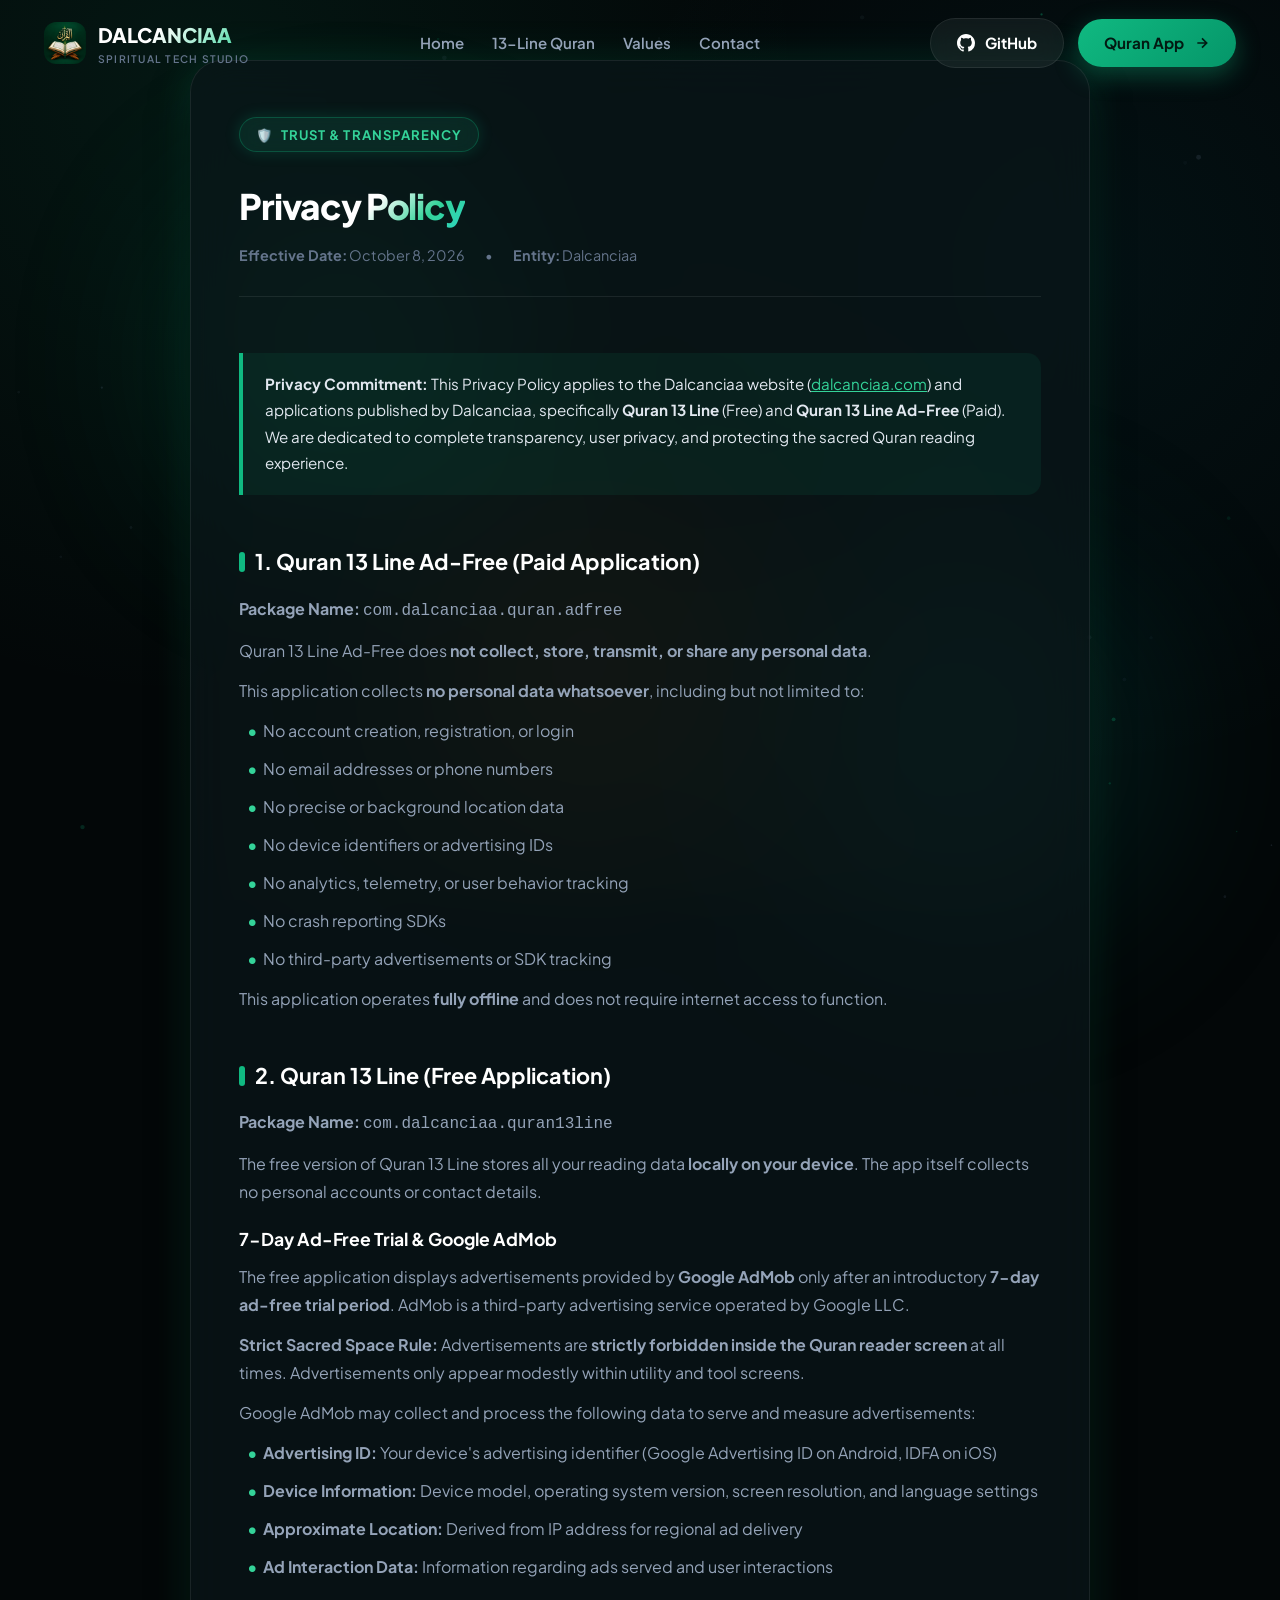
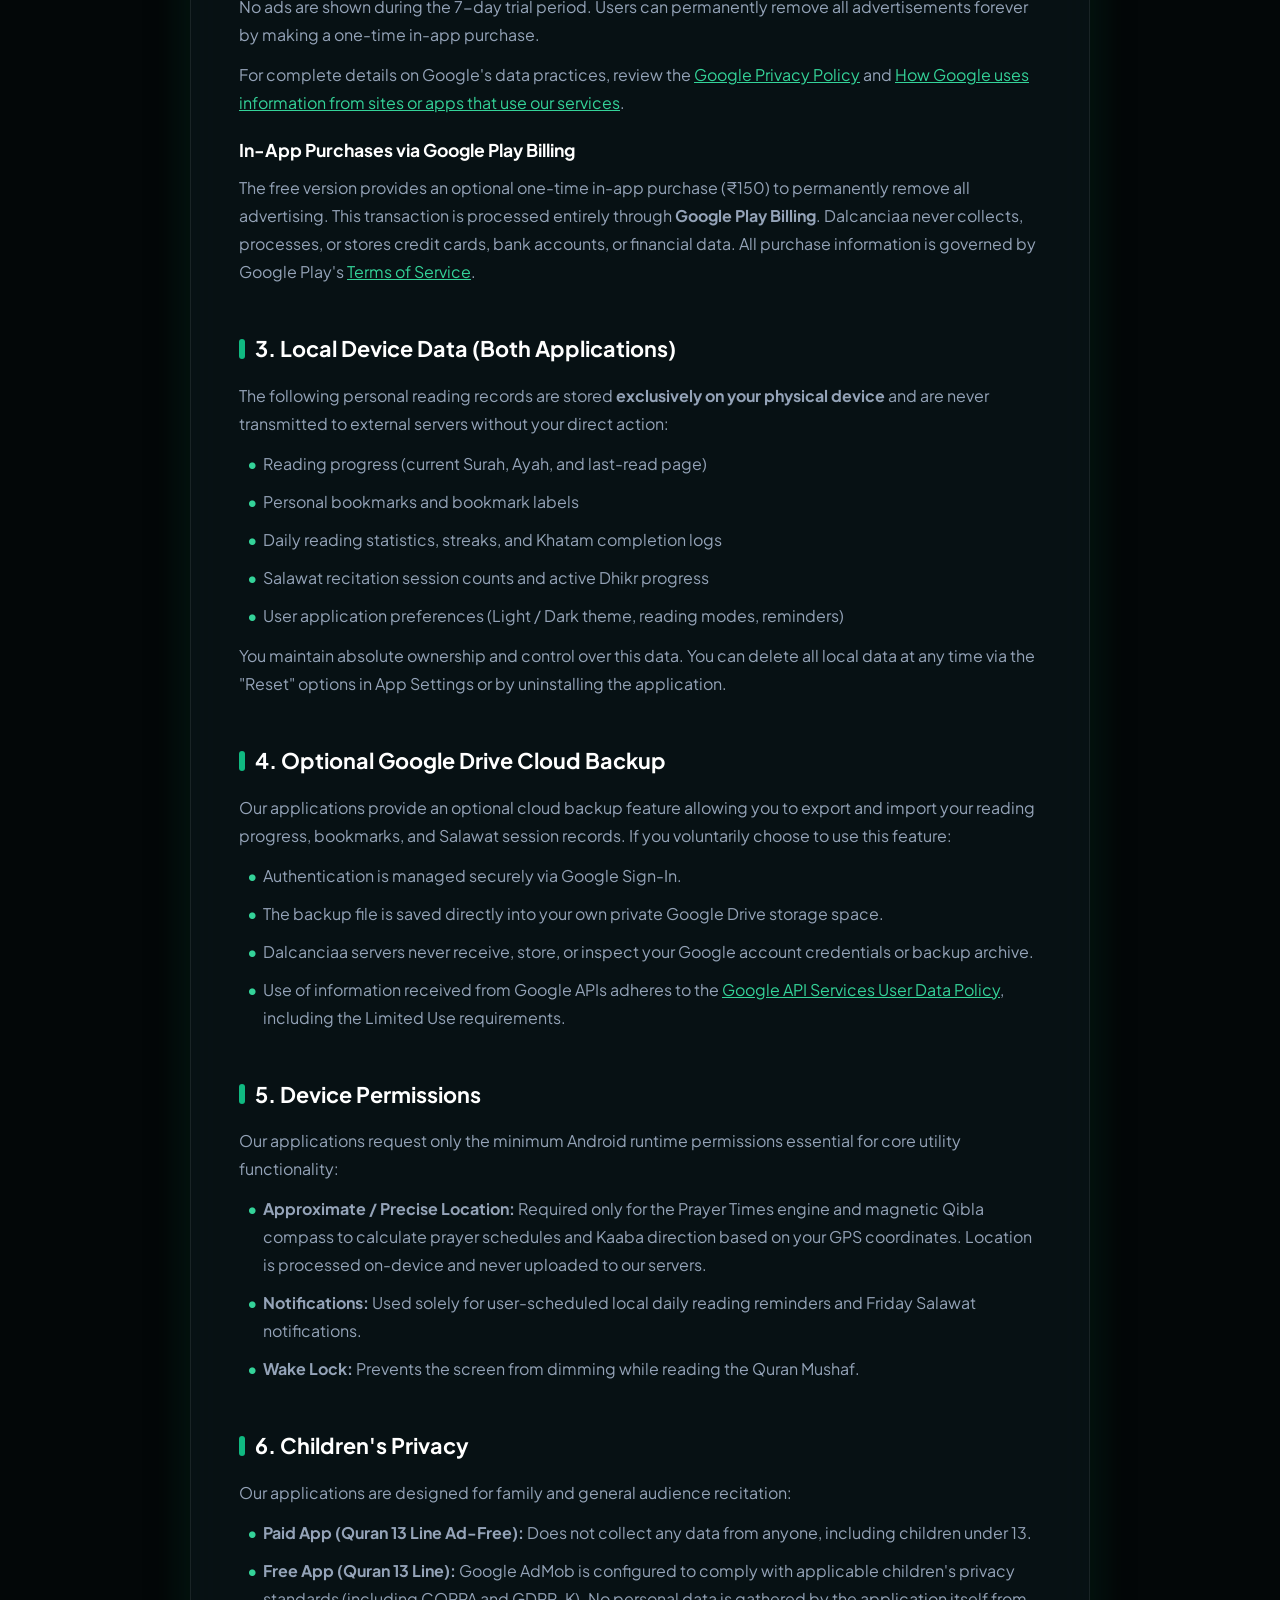
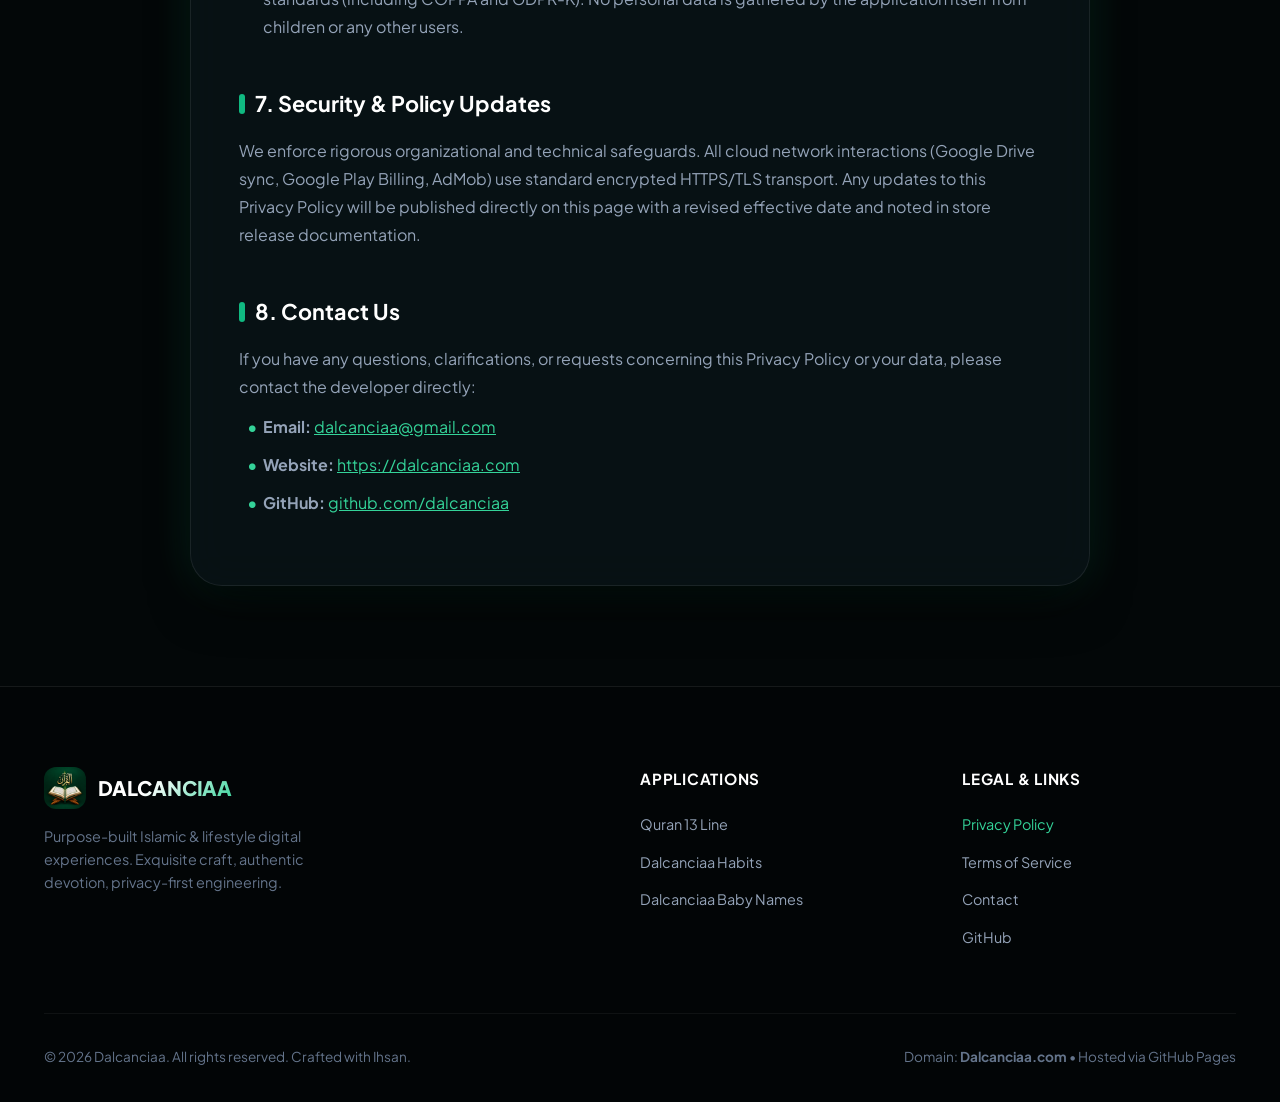
==== commit 207b5681: "seo: standardize internal links to root URL and refresh sitemap timestamps" ====
--- a/privacy.html
+++ b/privacy.html
@@ -22,7 +22,7 @@
   <!-- ========== NAVIGATION ========== -->
   <header class="site-nav" id="site-nav">
     <div class="container nav-container">
-      <a href="index.html" class="brand-logo">
+      <a href="/" class="brand-logo">
         <img src="assets/logo.png" alt="Dalcanciaa Logo" class="brand-logo-icon">
         <div class="brand-name">
           <span class="brand-title">DALCANCIAA</span>
@@ -31,10 +31,10 @@
       </a>
 
       <ul class="nav-links" id="nav-links">
-        <li><a href="index.html" class="nav-link">Home</a></li>
+        <li><a href="/" class="nav-link">Home</a></li>
         <li><a href="quran.html" class="nav-link">13-Line Quran</a></li>
-        <li><a href="index.html#values" class="nav-link">Values</a></li>
-        <li><a href="index.html#contact" class="nav-link">Contact</a></li>
+        <li><a href="/#values" class="nav-link">Values</a></li>
+        <li><a href="/#contact" class="nav-link">Contact</a></li>
       </ul>
 
       <div class="nav-actions">
@@ -179,7 +179,7 @@
     <div class="container">
       <div class="footer-grid">
         <div class="footer-brand-info">
-          <a href="index.html" class="brand-logo">
+          <a href="/" class="brand-logo">
             <img src="assets/logo.png" alt="Dalcanciaa Logo" class="brand-logo-icon">
             <span class="brand-title">DALCANCIAA</span>
           </a>
@@ -189,8 +189,8 @@
           <h4>Applications</h4>
           <ul class="footer-links">
             <li><a href="quran.html">Quran 13 Line</a></li>
-            <li><a href="index.html#products">Dalcanciaa Habits</a></li>
-            <li><a href="index.html#products">Dalcanciaa Baby Names</a></li>
+            <li><a href="/#products">Dalcanciaa Habits</a></li>
+            <li><a href="/#products">Dalcanciaa Baby Names</a></li>
           </ul>
         </div>
         <div class="footer-col">
--- a/styles.css
+++ b/styles.css
@@ -545,13 +545,45 @@
 }
 
 @media (max-width: 768px) {
-  .nav-links, .nav-actions .btn-secondary { display: none; }
-  .mobile-menu-toggle { display: block; }
+  .nav-links {
+    display: none;
+    flex-direction: column;
+    position: absolute;
+    top: 100%;
+    left: 0;
+    width: 100%;
+    background: rgba(3, 7, 8, 0.98);
+    padding: 22px 24px;
+    gap: 16px;
+    border-bottom: 1px solid rgba(255, 255, 255, 0.08);
+    backdrop-filter: blur(24px);
+    z-index: 999;
+    box-shadow: 0 20px 40px rgba(0,0,0,0.8);
+  }
+  .nav-links.is-open { display: flex; }
+  .nav-actions .btn-secondary { display: none; }
+  .mobile-menu-toggle {
+    display: flex;
+    align-items: center;
+    justify-content: center;
+    width: 42px;
+    height: 42px;
+    border-radius: var(--radius-sm);
+    background: rgba(255, 255, 255, 0.06);
+    border: 1px solid var(--border-subtle);
+    color: #fff;
+    font-size: 1.4rem;
+    cursor: pointer;
+    transition: all var(--transition-fast);
+  }
+  .mobile-menu-toggle:hover { background: rgba(255, 255, 255, 0.12); border-color: var(--border-emerald); }
   .section { padding: 70px 0; }
   .hero-phones-duo { width: 280px; height: 480px; }
   .hero-phone-back { width: 200px; }
   .hero-phone-front { width: 210px; }
+  .floating-3d-badge { display: none; }
   .phone-mockup-sm { width: 160px; }
+  .product-flagship { padding: 32px 24px; }
   .product-screenshots-fan { height: 300px; }
   .fan-1 { left: 0; }
   .fan-3 { right: 0; }
@@ -559,6 +591,9 @@
   .variants-grid { grid-template-columns: 1fr; }
   .tools-grid { grid-template-columns: 1fr; }
   .newsletter-form { flex-direction: column; }
+  .legal-card { padding: 36px 24px; border-radius: var(--radius-lg); }
+  .legal-header { margin-bottom: 24px; padding-bottom: 20px; }
+  .download-cta-box, .newsletter-box { padding: 44px 24px; }
   .footer-grid { grid-template-columns: 1fr; gap: 36px; }
   .footer-bottom { flex-direction: column; gap: 14px; text-align: center; }
   .gallery-scroll-track { gap: 16px; }
@@ -566,3 +601,43 @@
   .feature-phones { flex-direction: column; align-items: center; }
   .feature-phone-offset { transform: none; }
 }
+
+@media (max-width: 540px) {
+  .nav-actions .btn-primary { display: none; }
+  .brand-title { font-size: 1.15rem; }
+  .brand-tagline-nav { font-size: 0.6rem; }
+  .brand-logo-icon { width: 36px; height: 36px; border-radius: 10px; }
+}
+
+@media (max-width: 480px) {
+  .container { padding: 0 18px; }
+  .section { padding: 54px 0; }
+  .hero-section { padding-top: 110px; padding-bottom: 50px; min-height: auto; }
+  .hero-title { font-size: clamp(2rem, 8vw, 2.5rem); margin-bottom: 18px; }
+  .section-title { font-size: clamp(1.75rem, 7vw, 2.2rem); }
+  .hero-desc { font-size: 1.02rem; margin-bottom: 24px; }
+  .hero-cta-group { flex-direction: column; gap: 12px; width: 100%; }
+  .hero-cta-group .btn { width: 100%; justify-content: center; }
+  .hero-phones-duo { width: 250px; height: 420px; }
+  .hero-phone-back { width: 175px; }
+  .hero-phone-front { width: 185px; }
+  .hero-stats { grid-template-columns: repeat(3, 1fr); gap: 10px; padding-top: 20px; }
+  .stat-number { font-size: 1.3rem; }
+  .stat-label { font-size: 0.68rem; }
+  .product-flagship { padding: 24px 16px; border-radius: var(--radius-lg); }
+  .product-title { font-size: 1.5rem; }
+  .product-screenshots-fan { height: 260px; }
+  .fan-phone .phone-mockup-sm { width: 125px; border-radius: 20px; }
+  .fan-1 { left: -6px; }
+  .fan-3 { right: -6px; }
+  .product-card { padding: 24px 18px; }
+  .value-card { padding: 26px 18px; }
+  .tool-card { padding: 24px 18px; }
+  .variant-card { padding: 28px 18px; }
+  .variant-ribbon { position: static; align-self: flex-start; margin-bottom: 14px; }
+  .legal-card { padding: 28px 16px; }
+  .download-cta-box, .newsletter-box { padding: 36px 16px; border-radius: var(--radius-lg); }
+  .quran-hero-badges { justify-content: flex-start; gap: 8px; }
+  .hero-mini-badge { font-size: 0.78rem; padding: 5px 10px; }
+  .specs-table th, .specs-table td { padding: 12px 14px; font-size: 0.85rem; }
+}
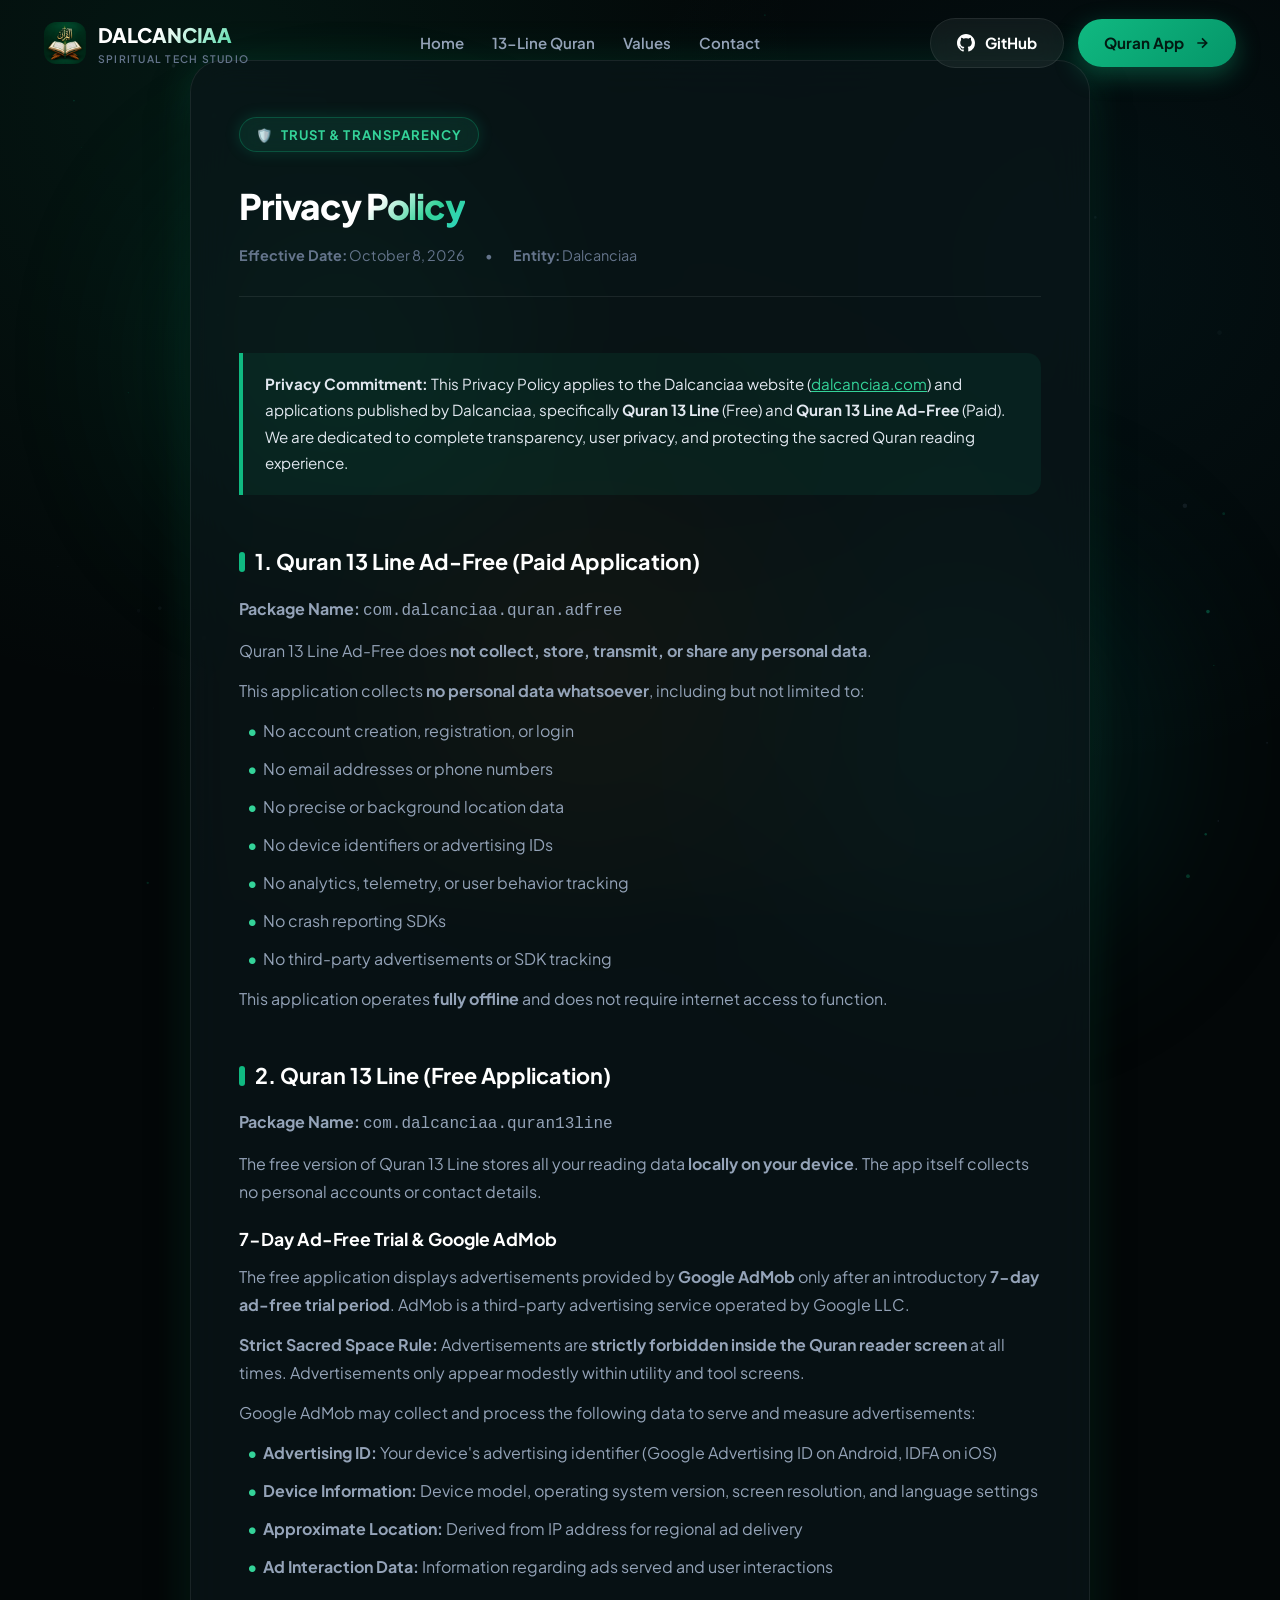
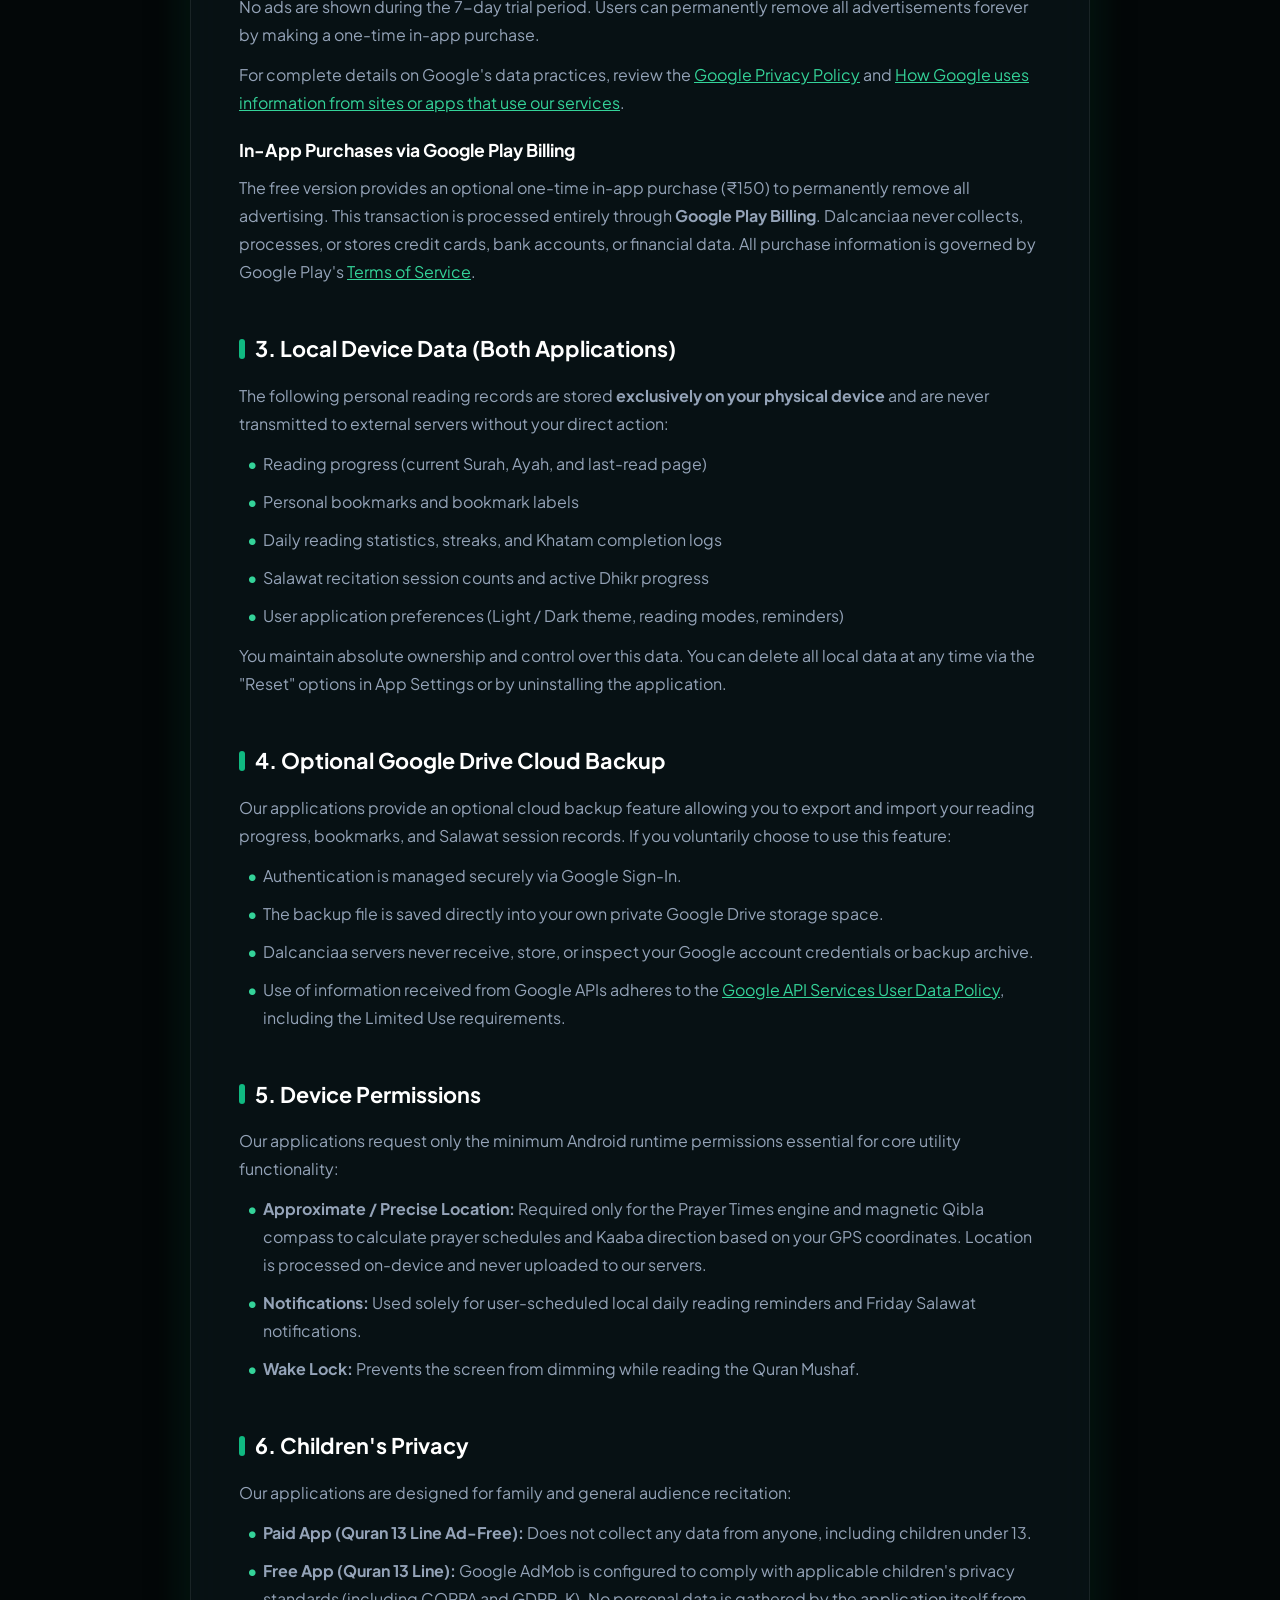
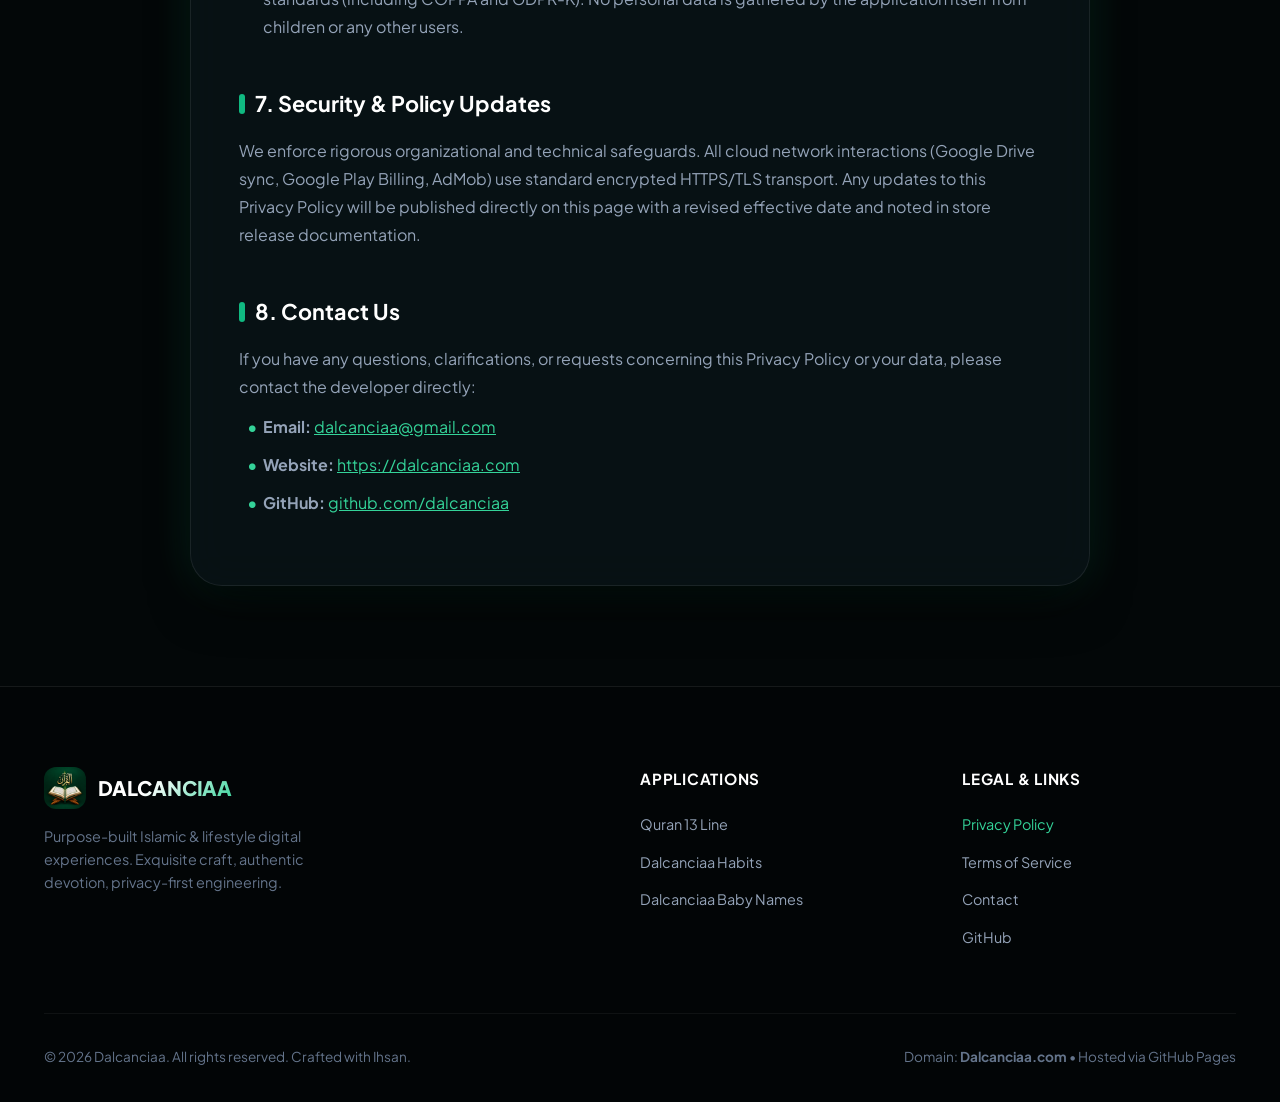
==== commit 0b509eef: "perf: optimize font loading, image dimensions, lazy loading, and accessibility landmarks" ====
--- a/privacy.html
+++ b/privacy.html
@@ -10,9 +10,13 @@
   <link rel="canonical" href="https://dalcanciaa.com/privacy.html">
 
   <link rel="icon" type="image/svg+xml" href="favicon.svg">
+  <link rel="preconnect" href="https://fonts.googleapis.com">
+  <link rel="preconnect" href="https://fonts.gstatic.com" crossorigin>
+  <link href="https://fonts.googleapis.com/css2?family=Amiri+Quran&family=Plus+Jakarta+Sans:wght@300;400;500;600;700;800&display=swap" rel="stylesheet">
   <link rel="stylesheet" href="styles.css">
 </head>
 <body>
+  <a href="#main-content" class="skip-link">Skip to main content</a>
 
   <canvas id="bg-canvas"></canvas>
   <div class="ambient-glow-orb glow-1"></div>
@@ -23,7 +27,7 @@
   <header class="site-nav" id="site-nav">
     <div class="container nav-container">
       <a href="/" class="brand-logo">
-        <img src="assets/logo.png" alt="Dalcanciaa Logo" class="brand-logo-icon">
+        <img src="assets/logo.png" alt="Dalcanciaa Logo" class="brand-logo-icon" width="42" height="42">
         <div class="brand-name">
           <span class="brand-title">DALCANCIAA</span>
           <span class="brand-tagline-nav">Spiritual Tech Studio</span>
@@ -52,7 +56,7 @@
   </header>
 
   <!-- ========== MAIN CONTENT ========== -->
-  <main class="legal-page-wrapper">
+  <main class="legal-page-wrapper" id="main-content">
     <div class="container">
       <article class="legal-card">
         <header class="legal-header">
@@ -180,7 +184,7 @@
       <div class="footer-grid">
         <div class="footer-brand-info">
           <a href="/" class="brand-logo">
-            <img src="assets/logo.png" alt="Dalcanciaa Logo" class="brand-logo-icon">
+            <img src="assets/logo.png" alt="Dalcanciaa Logo" class="brand-logo-icon" width="42" height="42" loading="lazy" decoding="async">
             <span class="brand-title">DALCANCIAA</span>
           </a>
           <p class="footer-desc">Purpose-built Islamic & lifestyle digital experiences. Exquisite craft, authentic devotion, privacy-first engineering.</p>
--- a/styles.css
+++ b/styles.css
@@ -1,8 +1,6 @@
 /* ==========================================================================
    DALCANCIAA DESIGN SYSTEM — 3D MODERN ISLAMIC DIGITAL ECOSYSTEM
    ========================================================================== */
-
-@import url('https://fonts.googleapis.com/css2?family=Amiri+Quran&family=Plus+Jakarta+Sans:wght@300;400;500;600;700;800&display=swap');
 
 :root {
   --bg-primary: #030708;
@@ -49,6 +47,25 @@
 /* Reset */
 *,*::before,*::after { box-sizing: border-box; margin: 0; padding: 0; }
 html { scroll-behavior: smooth; color-scheme: dark; }
+
+/* Accessibility: Skip to Content */
+.skip-link {
+  position: absolute;
+  top: -100px;
+  left: 16px;
+  background: var(--emerald-primary);
+  color: #030708;
+  font-weight: 700;
+  padding: 10px 18px;
+  border-radius: var(--radius-sm);
+  z-index: 9999;
+  text-decoration: none;
+  transition: top 0.2s ease;
+}
+.skip-link:focus {
+  top: 16px;
+  outline: 3px solid #fff;
+}
 body {
   font-family: var(--font-sans);
   background: var(--bg-primary);
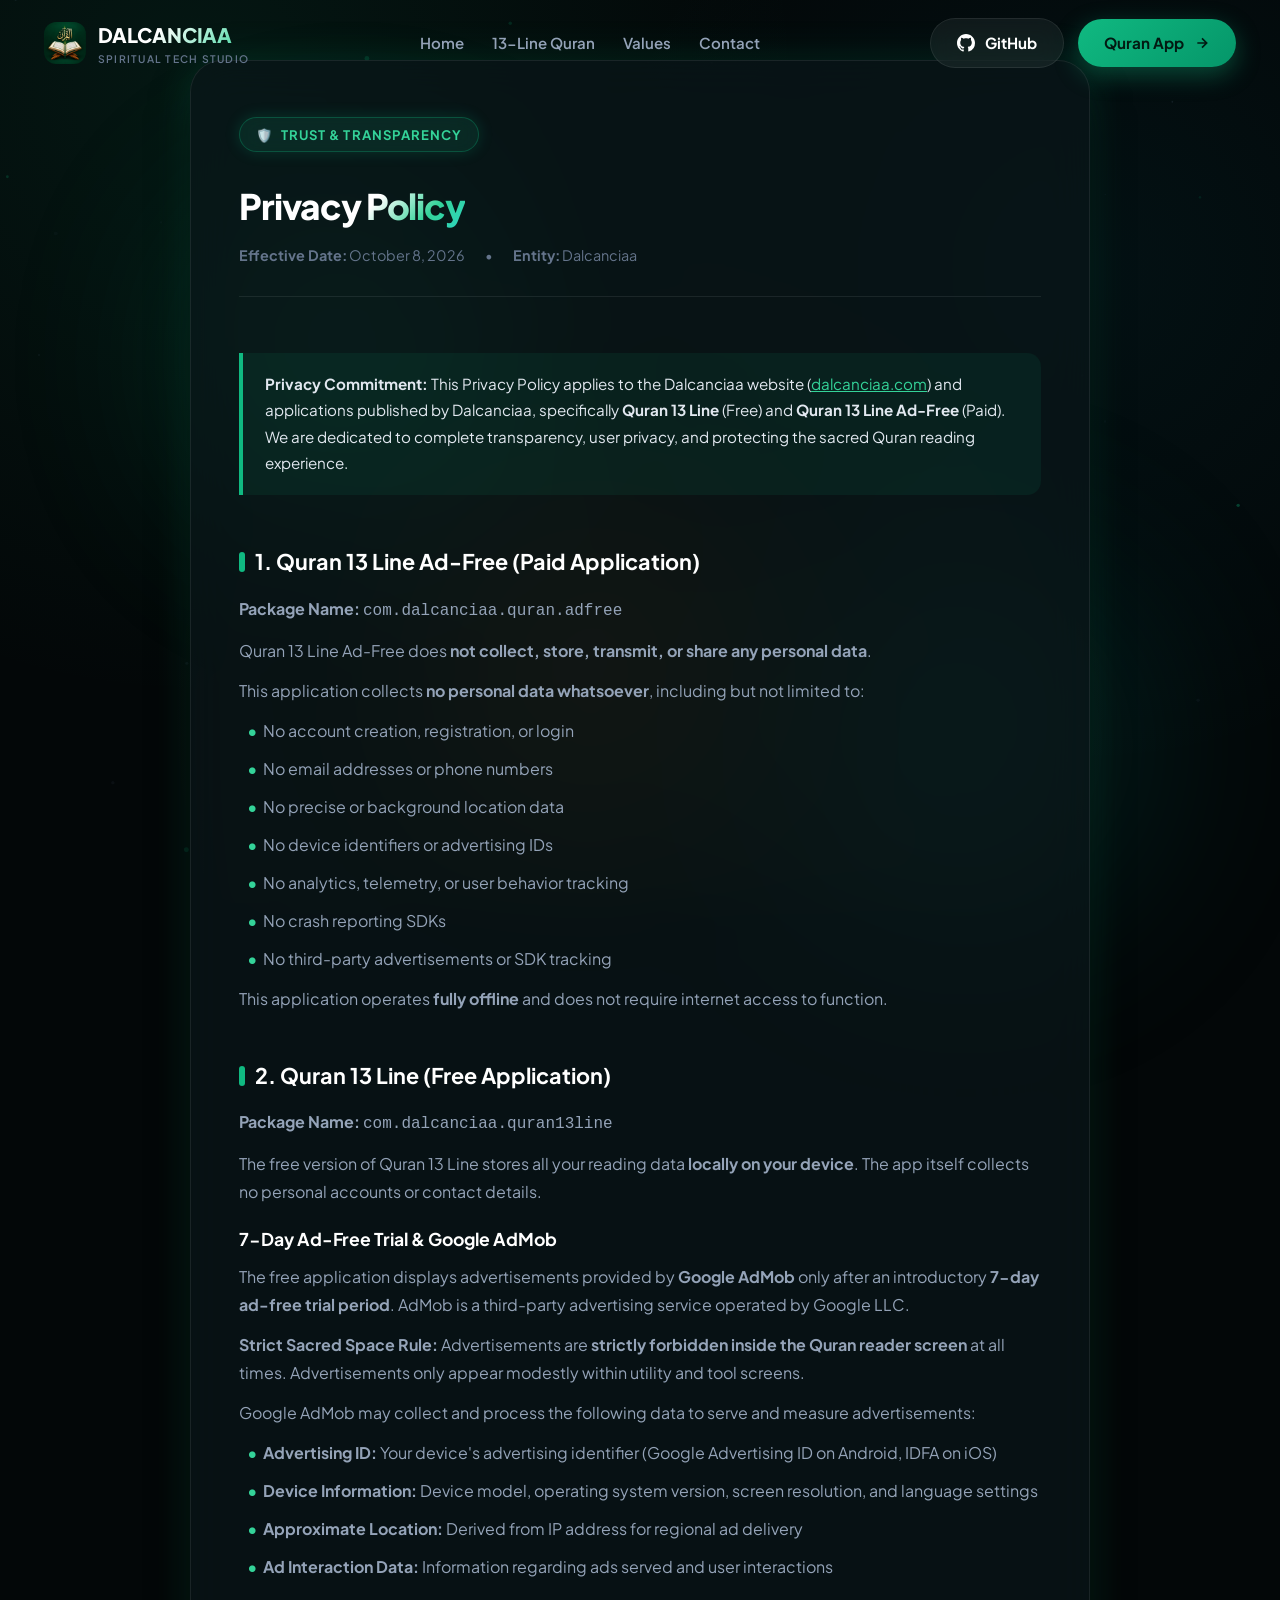
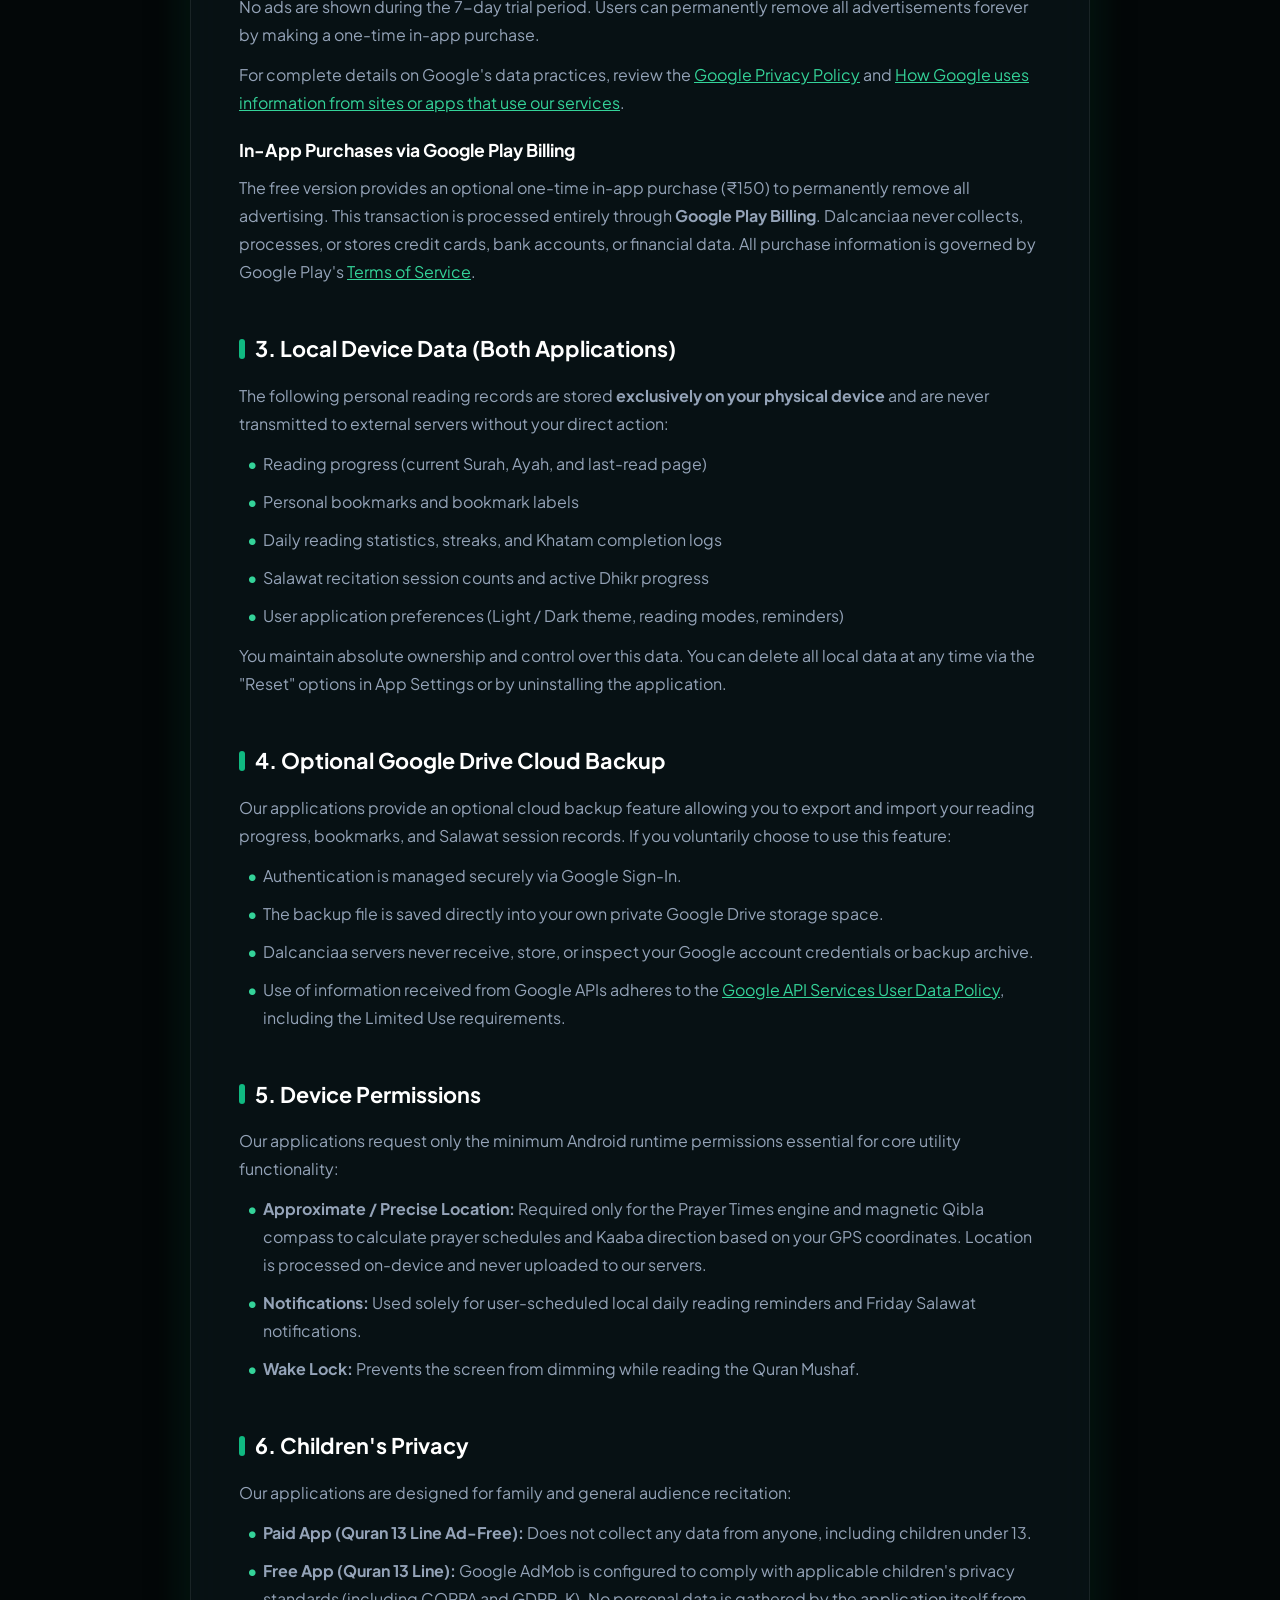
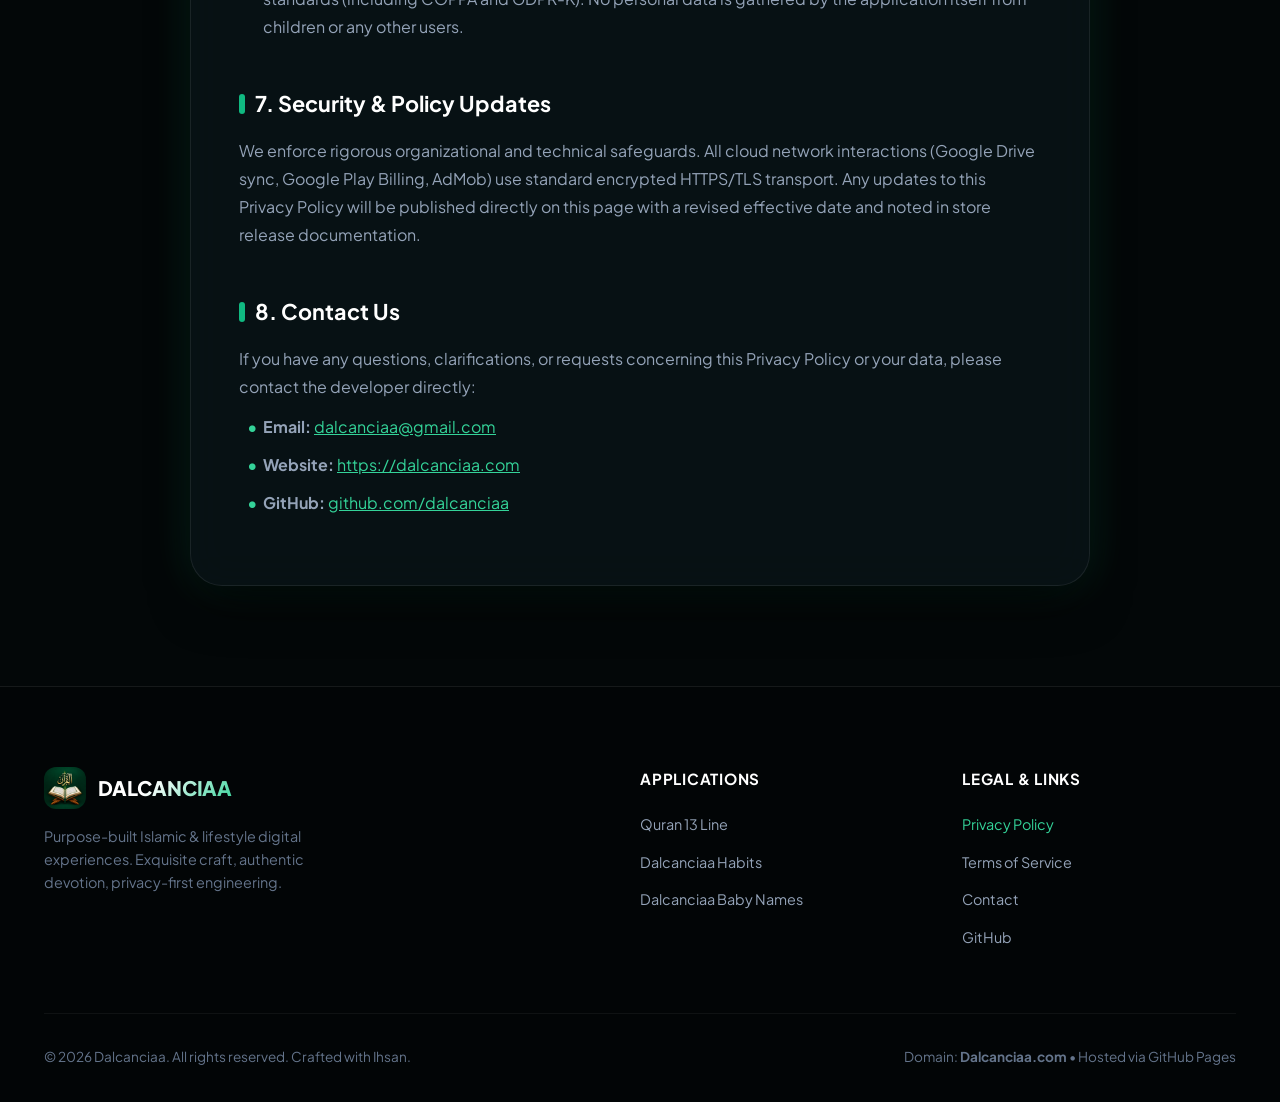
==== commit 61bd76d4: "a11y: add form labels, button aria controls, and fix heading hierarchy" ====
--- a/privacy.html
+++ b/privacy.html
@@ -50,7 +50,7 @@
           <span>Quran App</span>
           <svg width="16" height="16" viewBox="0 0 24 24" fill="none" stroke="currentColor" stroke-width="2.5"><path d="M5 12h14M12 5l7 7-7 7"/></svg>
         </a>
-        <button class="mobile-menu-toggle" id="mobile-menu-btn" aria-label="Toggle Menu">☰</button>
+        <button class="mobile-menu-toggle" id="mobile-menu-btn" aria-label="Toggle Menu" aria-expanded="false" aria-controls="nav-links">☰</button>
       </div>
     </div>
   </header>
@@ -190,7 +190,7 @@
           <p class="footer-desc">Purpose-built Islamic & lifestyle digital experiences. Exquisite craft, authentic devotion, privacy-first engineering.</p>
         </div>
         <div class="footer-col">
-          <h4>Applications</h4>
+          <h3>Applications</h3>
           <ul class="footer-links">
             <li><a href="quran.html">Quran 13 Line</a></li>
             <li><a href="/#products">Dalcanciaa Habits</a></li>
@@ -198,7 +198,7 @@
           </ul>
         </div>
         <div class="footer-col">
-          <h4>Legal & Links</h4>
+          <h3>Legal & Links</h3>
           <ul class="footer-links">
             <li><a href="privacy.html" style="color: var(--emerald-light);">Privacy Policy</a></li>
             <li><a href="terms.html">Terms of Service</a></li>
--- a/styles.css
+++ b/styles.css
@@ -539,6 +539,7 @@
 .footer-grid { display: grid; grid-template-columns: 2fr 1fr 1fr; gap: 48px; margin-bottom: 64px; }
 .footer-brand-info { display: flex; flex-direction: column; gap: 16px; max-width: 320px; }
 .footer-desc { color: var(--text-dim); font-size: 0.9rem; line-height: 1.6; }
+.footer-col h3,
 .footer-col h4 { font-size: 0.95rem; font-weight: 700; color: #fff; margin-bottom: 20px; text-transform: uppercase; letter-spacing: 0.05em; }
 .footer-links { list-style: none; display: flex; flex-direction: column; gap: 12px; }
 .footer-links a { text-decoration: none; color: var(--text-muted); font-size: 0.9rem; transition: color var(--transition-fast); }
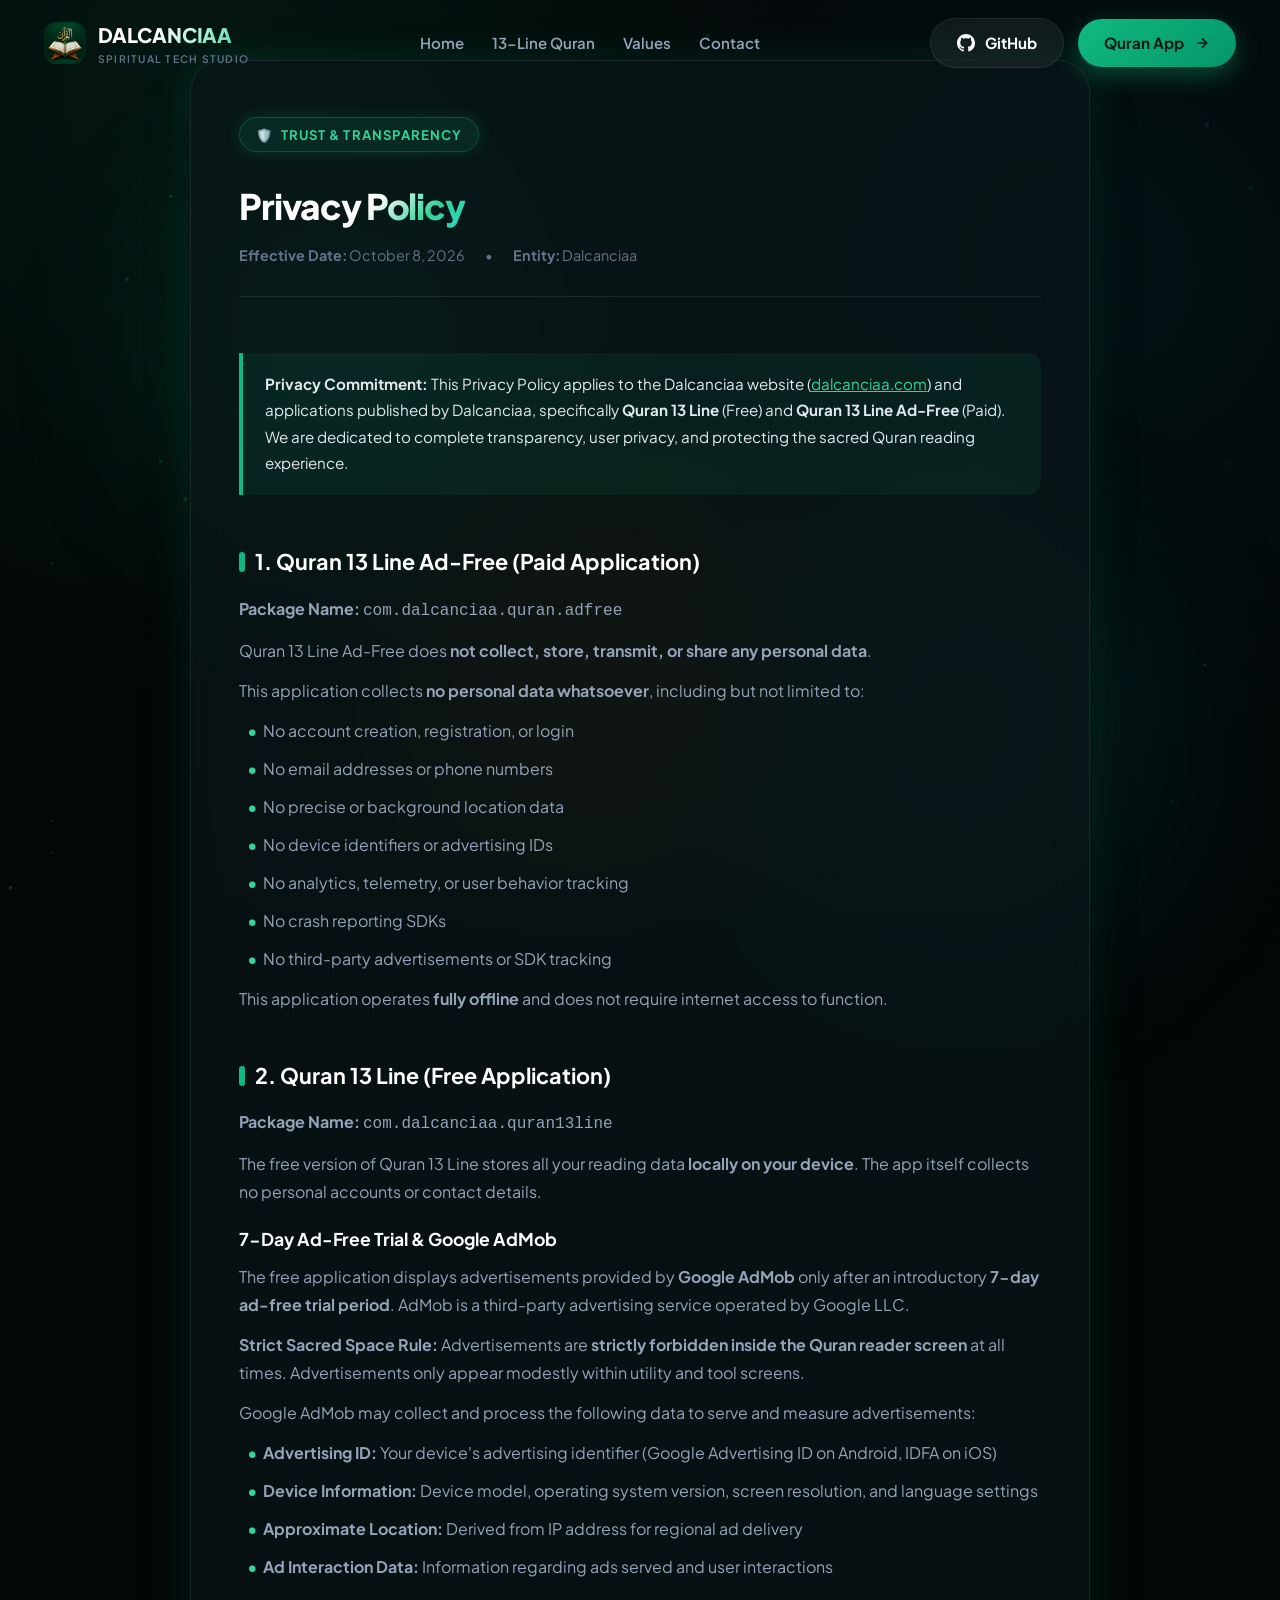
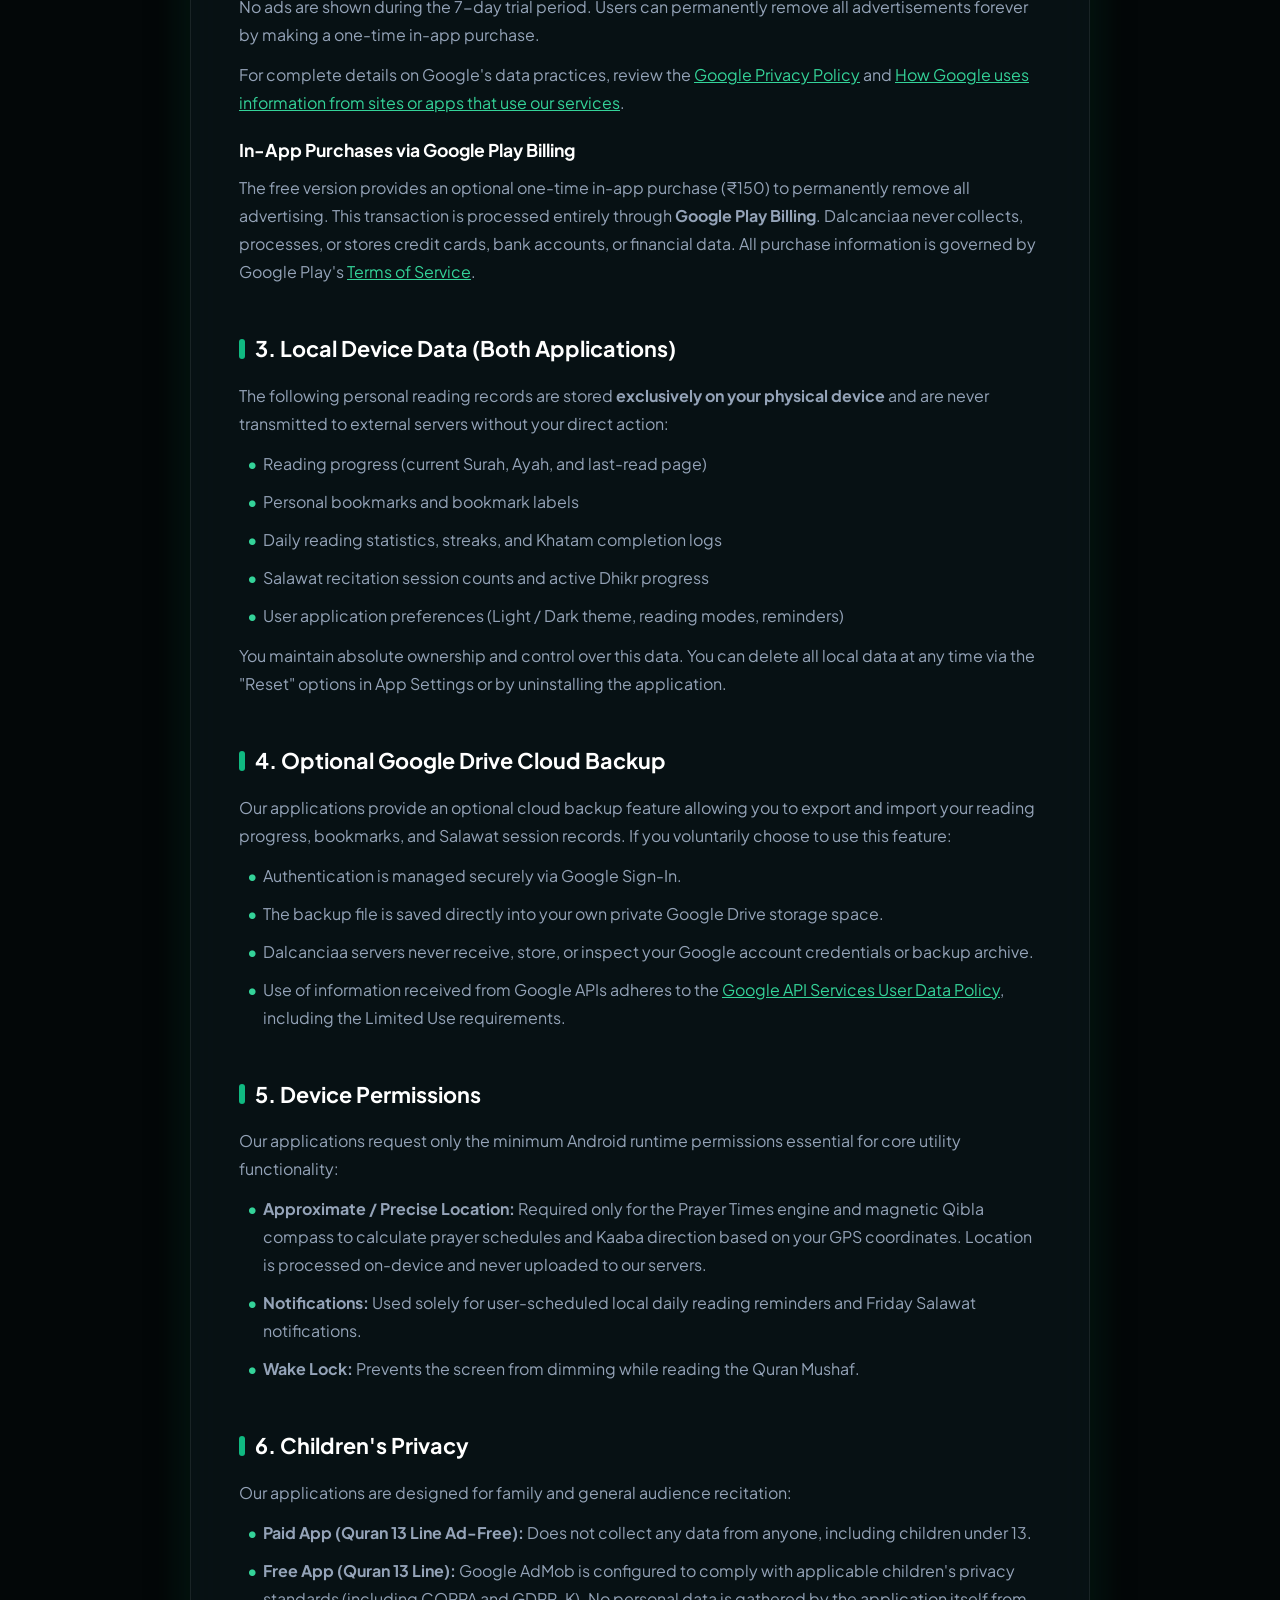
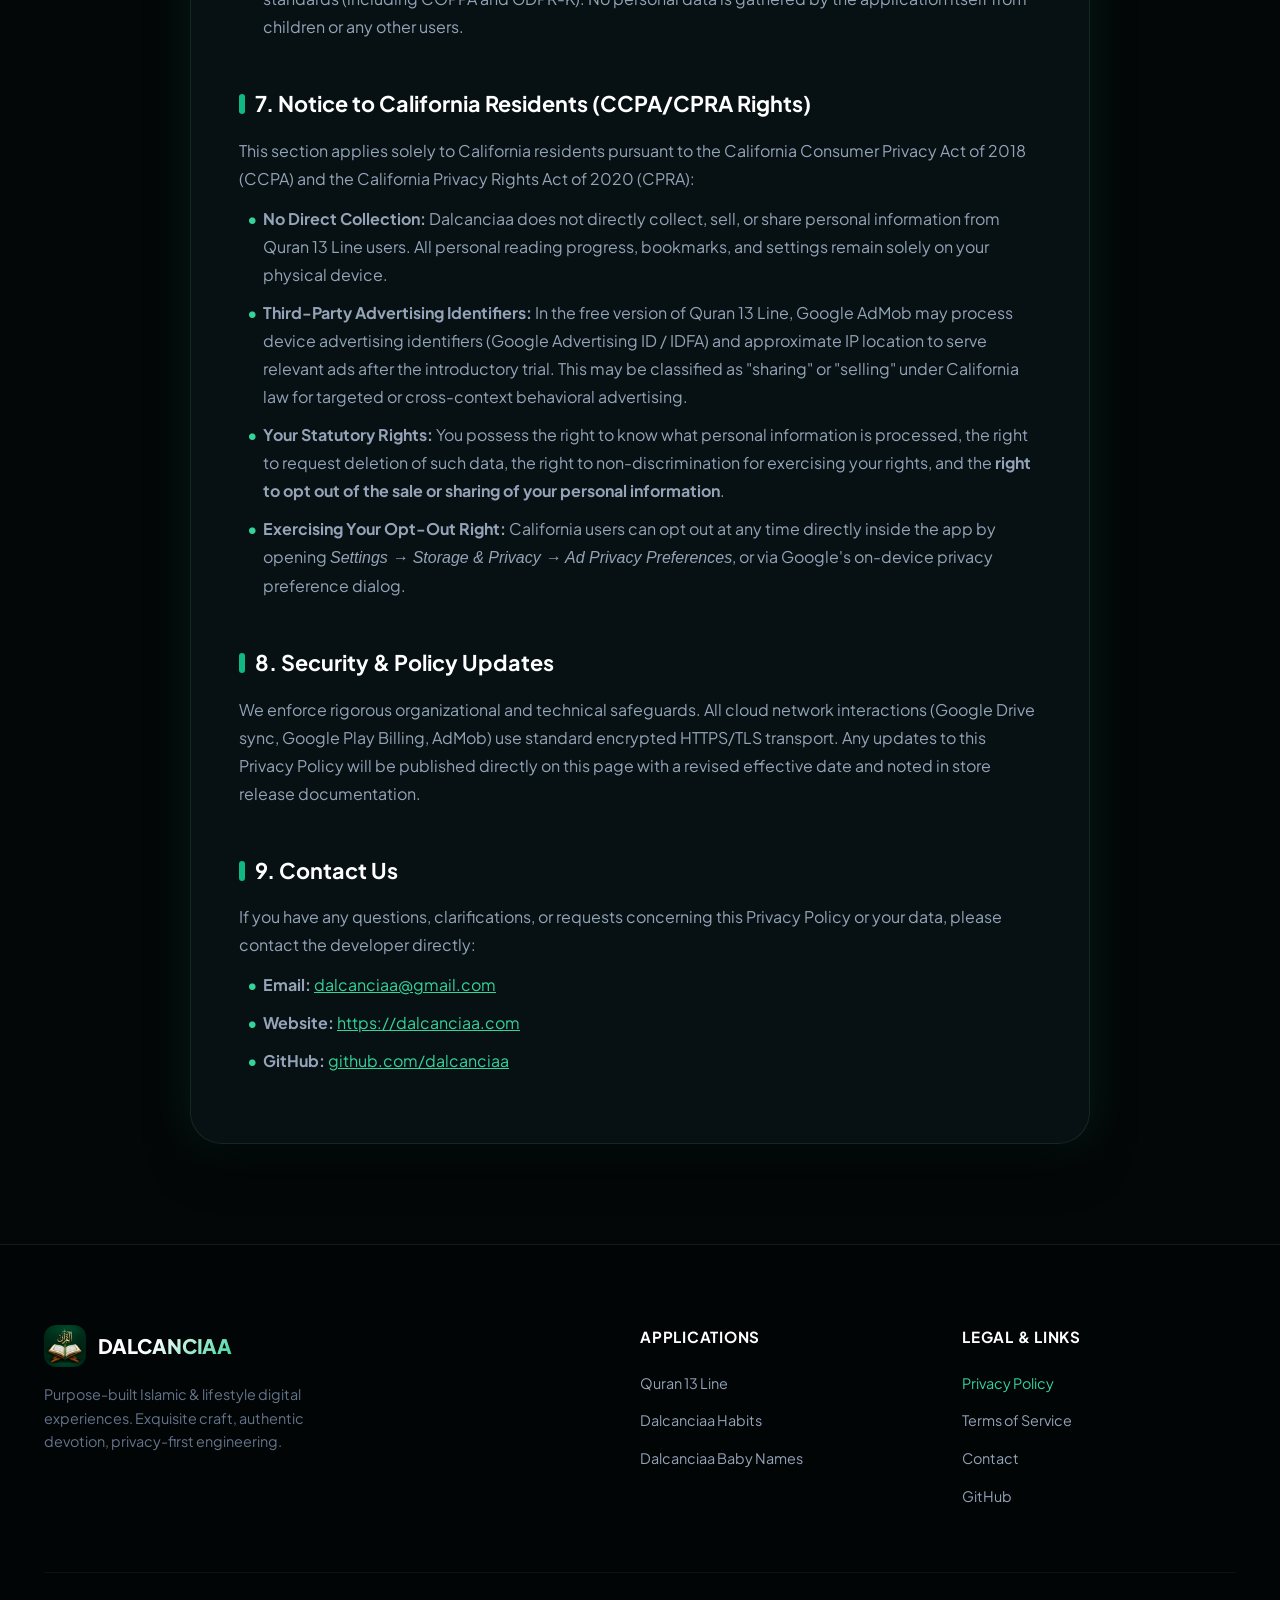
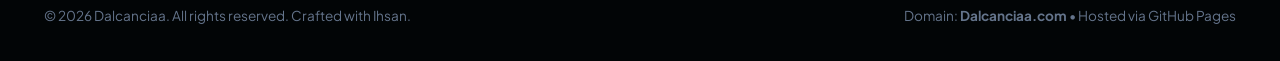
==== commit b4b0a5dc: "Add CCPA/CPRA privacy notice for California residents" ====
--- a/privacy.html
+++ b/privacy.html
@@ -160,12 +160,23 @@
           </section>
 
           <section class="legal-section">
-            <h2>7. Security & Policy Updates</h2>
+            <h2>7. Notice to California Residents (CCPA/CPRA Rights)</h2>
+            <p>This section applies solely to California residents pursuant to the California Consumer Privacy Act of 2018 (CCPA) and the California Privacy Rights Act of 2020 (CPRA):</p>
+            <ul>
+              <li><strong>No Direct Collection:</strong> Dalcanciaa does not directly collect, sell, or share personal information from Quran 13 Line users. All personal reading progress, bookmarks, and settings remain solely on your physical device.</li>
+              <li><strong>Third-Party Advertising Identifiers:</strong> In the free version of Quran 13 Line, Google AdMob may process device advertising identifiers (Google Advertising ID / IDFA) and approximate IP location to serve relevant ads after the introductory trial. This may be classified as "sharing" or "selling" under California law for targeted or cross-context behavioral advertising.</li>
+              <li><strong>Your Statutory Rights:</strong> You possess the right to know what personal information is processed, the right to request deletion of such data, the right to non-discrimination for exercising your rights, and the <strong>right to opt out of the sale or sharing of your personal information</strong>.</li>
+              <li><strong>Exercising Your Opt-Out Right:</strong> California users can opt out at any time directly inside the app by opening <em>Settings &rarr; Storage & Privacy &rarr; Ad Privacy Preferences</em>, or via Google's on-device privacy preference dialog.</li>
+            </ul>
+          </section>
+
+          <section class="legal-section">
+            <h2>8. Security & Policy Updates</h2>
             <p>We enforce rigorous organizational and technical safeguards. All cloud network interactions (Google Drive sync, Google Play Billing, AdMob) use standard encrypted HTTPS/TLS transport. Any updates to this Privacy Policy will be published directly on this page with a revised effective date and noted in store release documentation.</p>
           </section>
 
           <section class="legal-section">
-            <h2>8. Contact Us</h2>
+            <h2>9. Contact Us</h2>
             <p>If you have any questions, clarifications, or requests concerning this Privacy Policy or your data, please contact the developer directly:</p>
             <ul>
               <li><strong>Email:</strong> <a href="mailto:dalcanciaa@gmail.com" style="color: var(--emerald-light);">dalcanciaa@gmail.com</a></li>
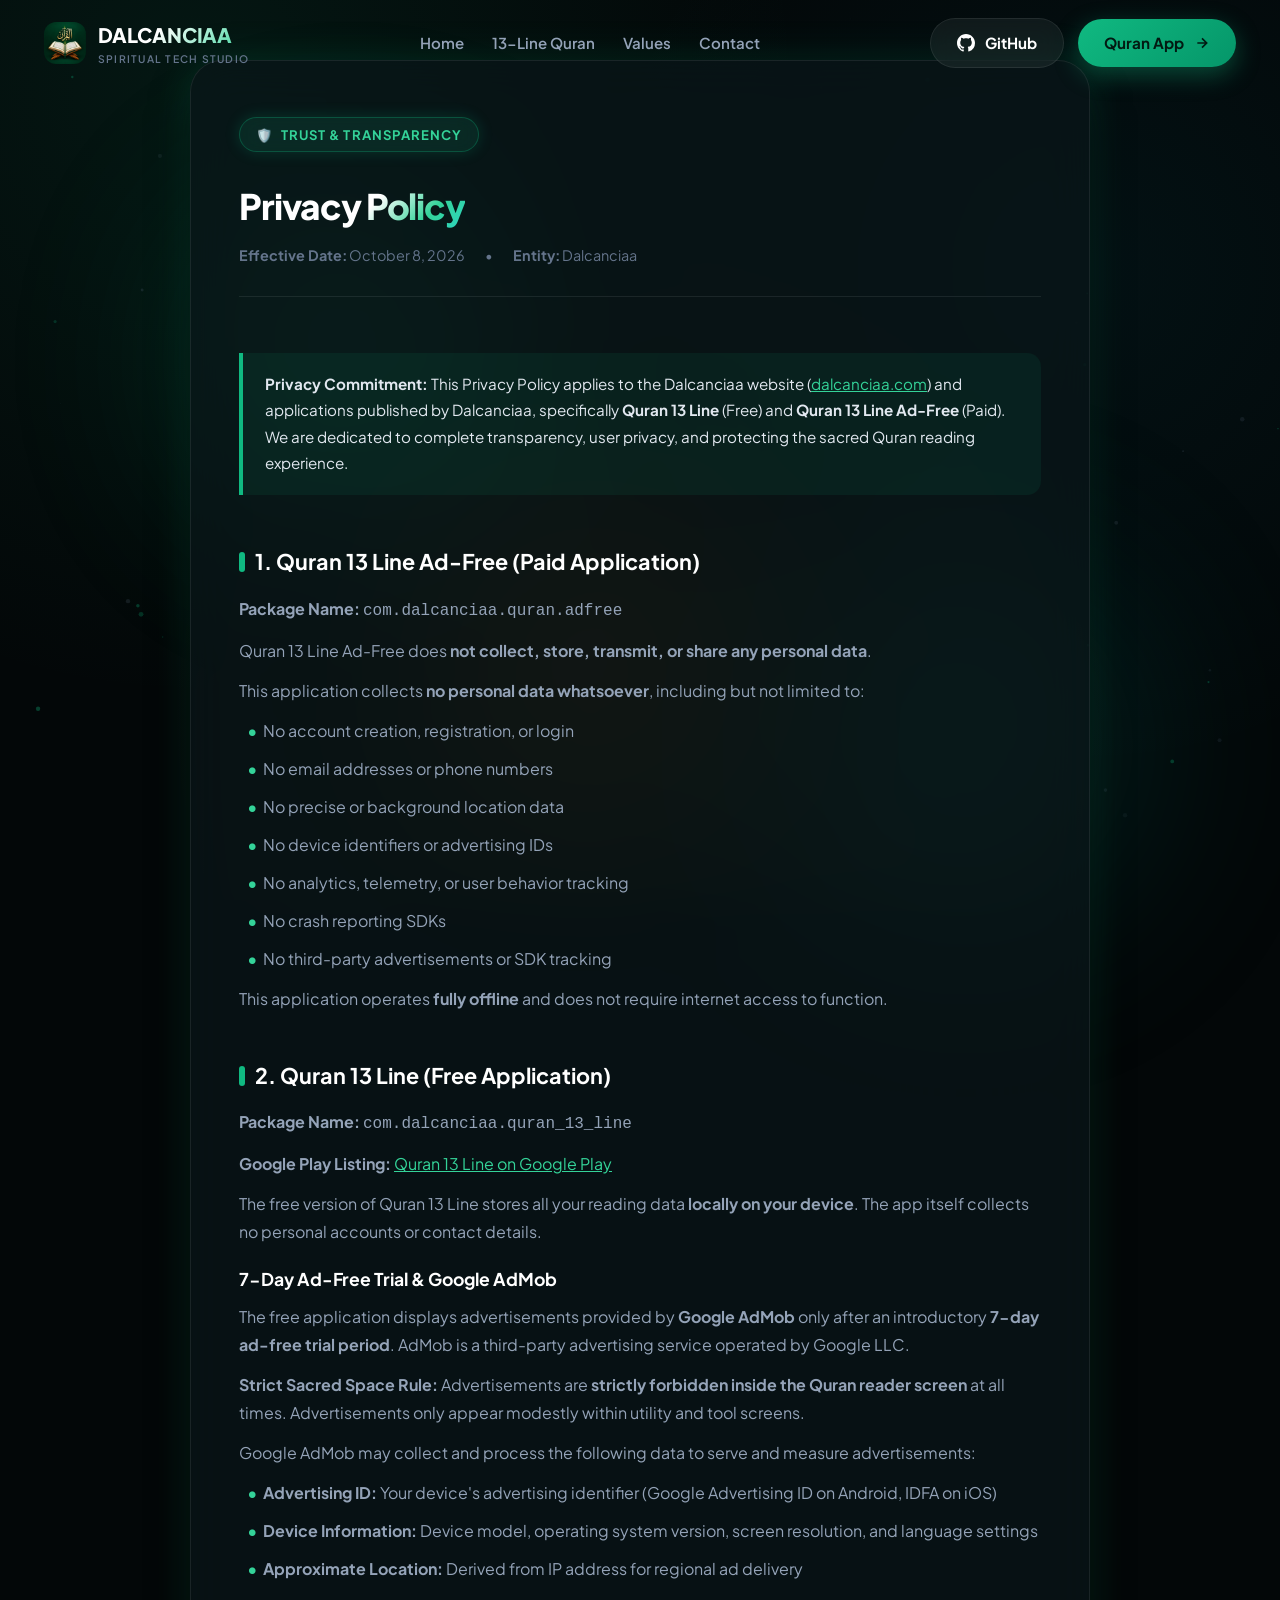
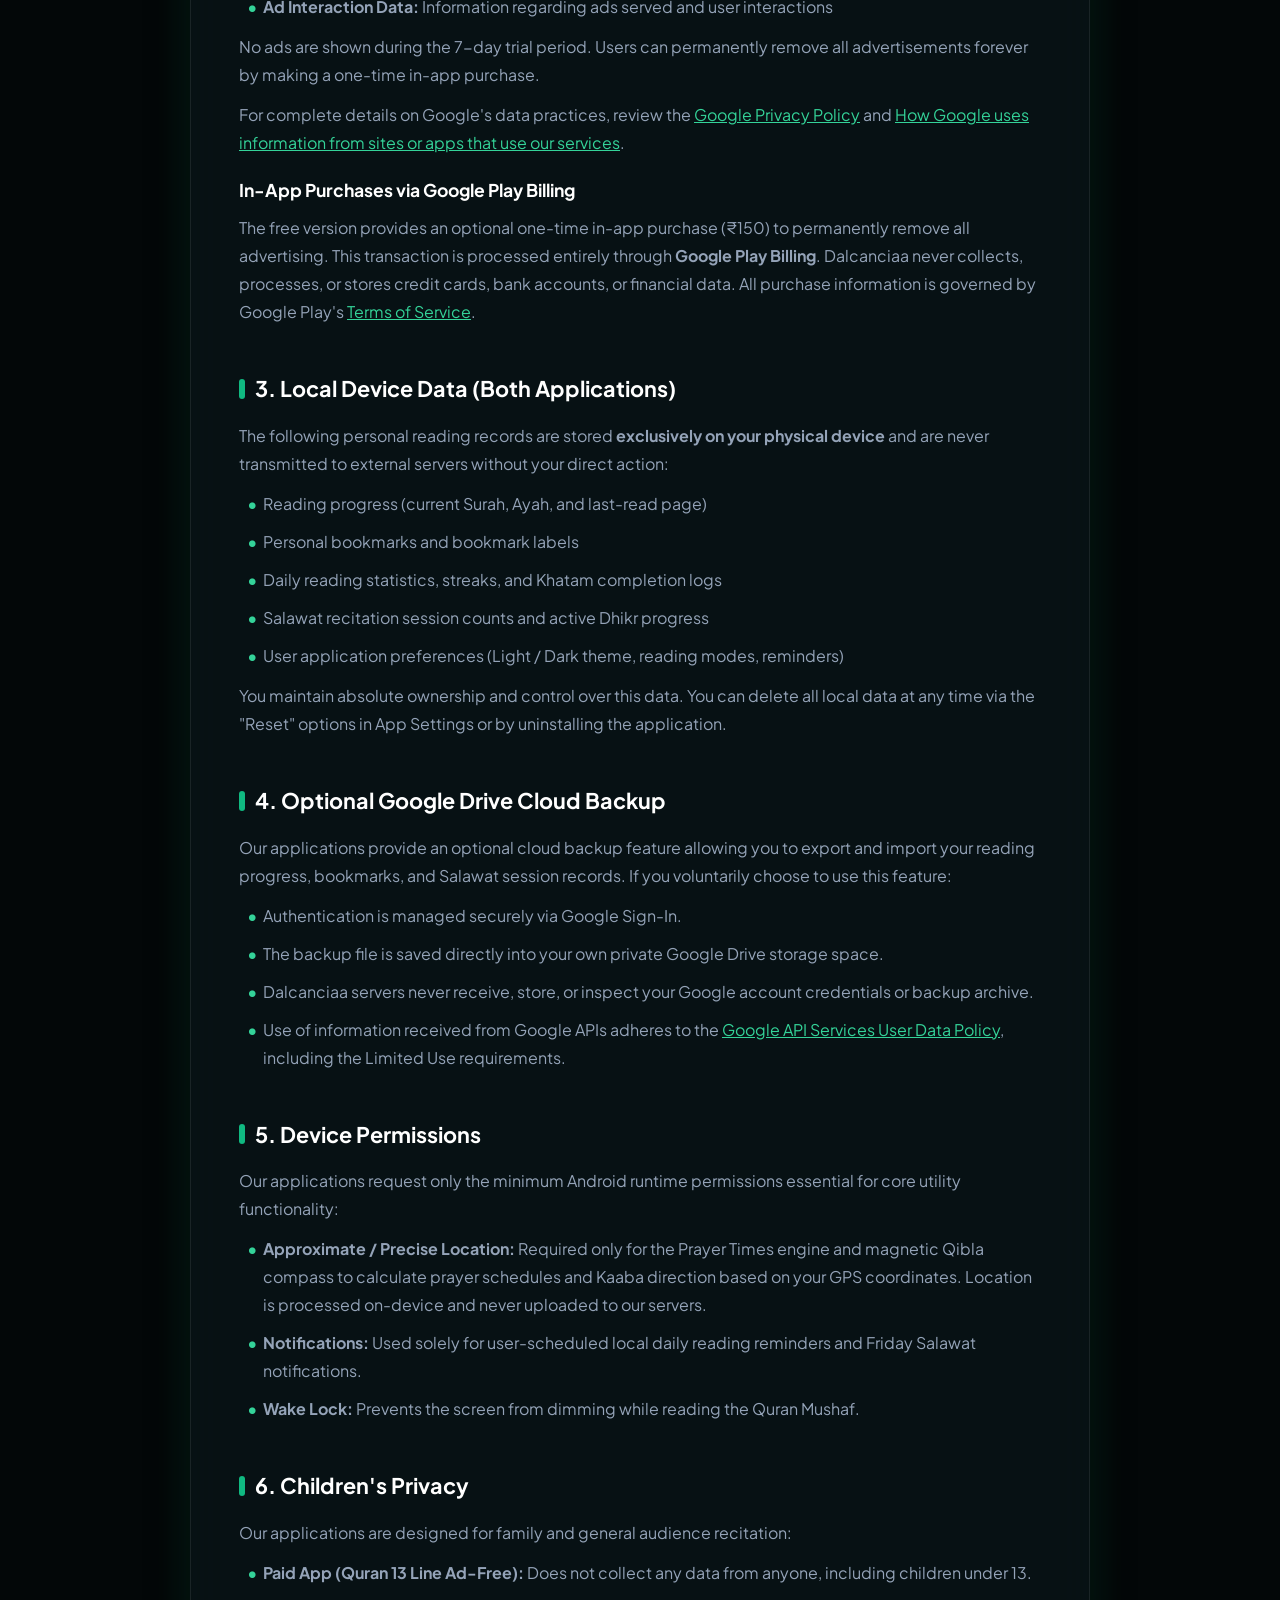
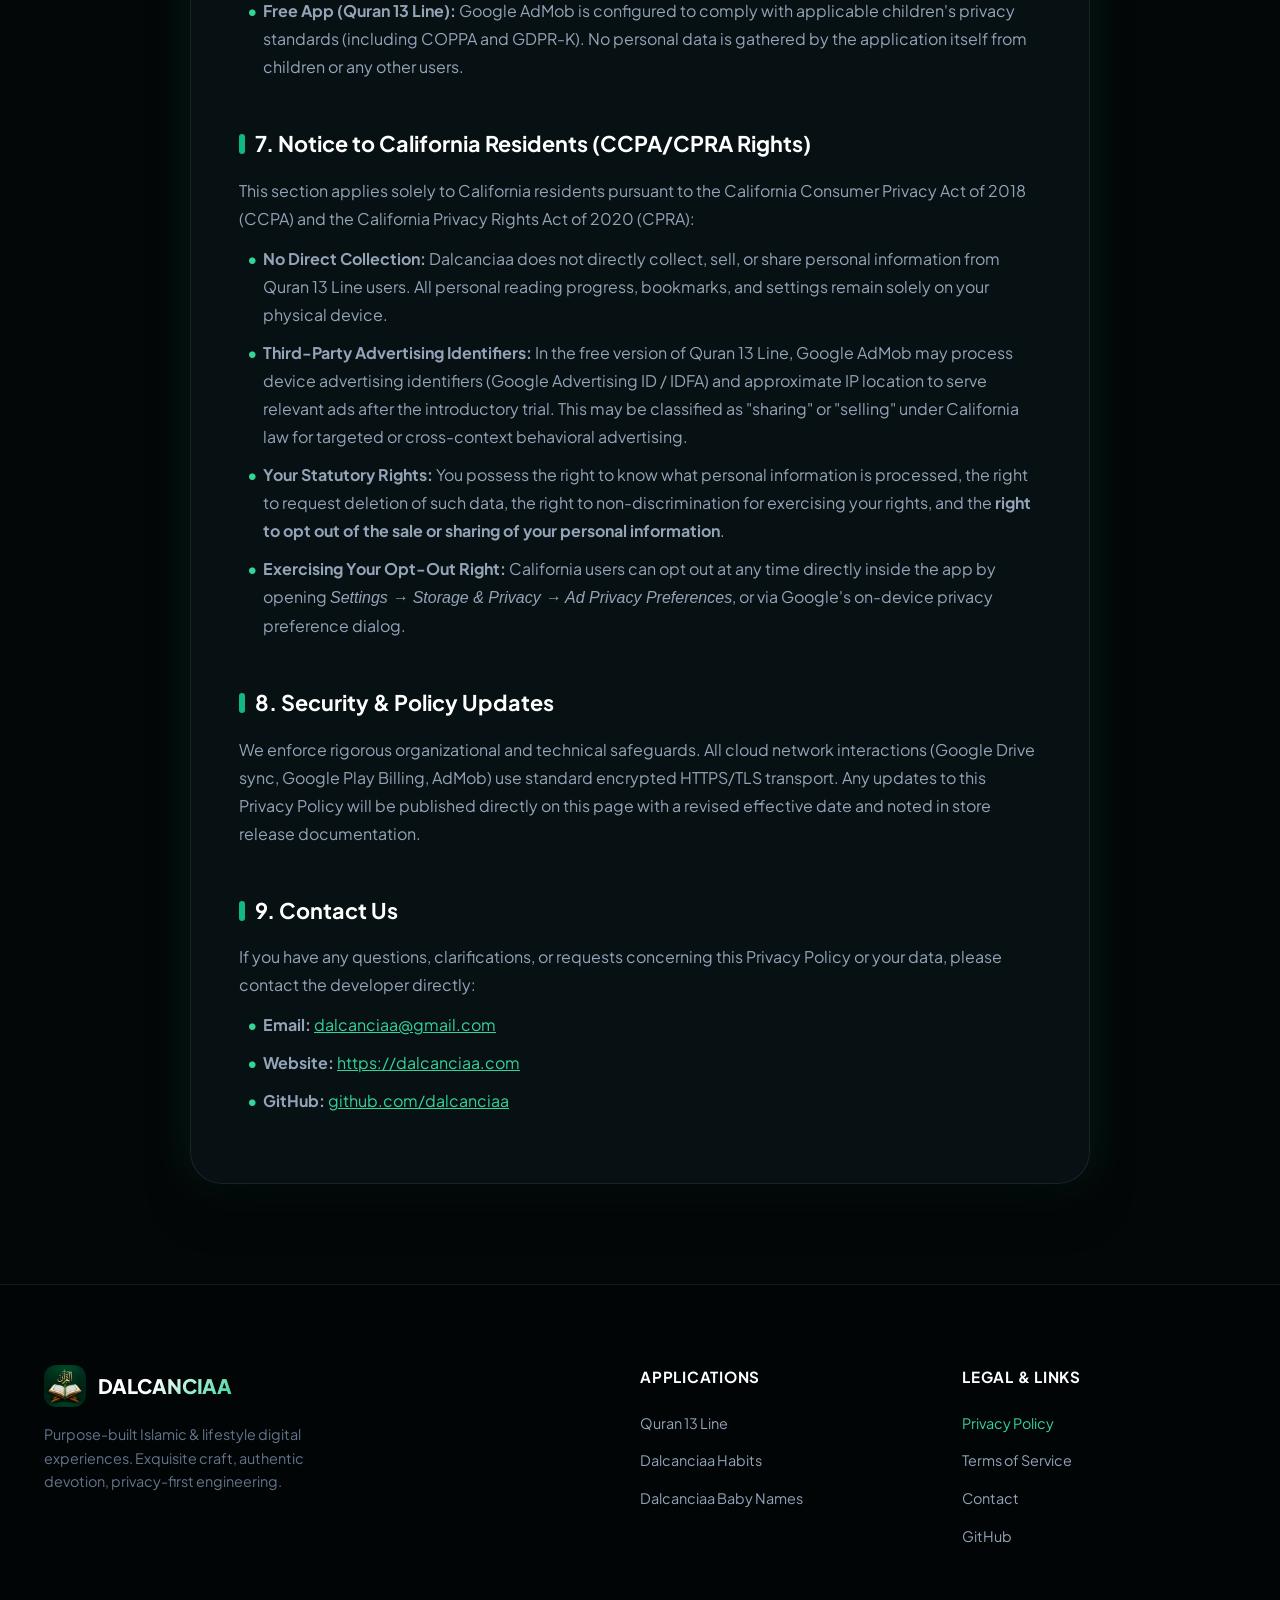
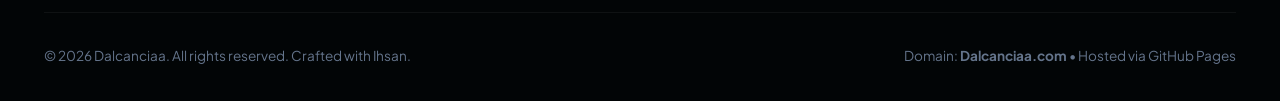
==== commit 7f2f0add: "Add Google Play Store listing and download buttons for Quran 13 Line" ====
--- a/privacy.html
+++ b/privacy.html
@@ -96,7 +96,8 @@
 
           <section class="legal-section">
             <h2>2. Quran 13 Line (Free Application)</h2>
-            <p><strong>Package Name:</strong> <code>com.dalcanciaa.quran13line</code></p>
+            <p><strong>Package Name:</strong> <code>com.dalcanciaa.quran_13_line</code></p>
+            <p><strong>Google Play Listing:</strong> <a href="https://play.google.com/store/apps/details?id=com.dalcanciaa.quran_13_line" target="_blank" rel="noopener noreferrer" style="color: var(--emerald-light);">Quran 13 Line on Google Play</a></p>
             <p>The free version of Quran 13 Line stores all your reading data <strong>locally on your device</strong>. The app itself collects no personal accounts or contact details.</p>
             
             <h3 style="color: #fff; font-size: 1.1rem; margin: 18px 0 8px 0;">7-Day Ad-Free Trial & Google AdMob</h3>
--- a/styles.css
+++ b/styles.css
@@ -153,6 +153,78 @@
 .btn-primary:hover { transform: translateY(-2px) scale(1.02); box-shadow: 0 12px 32px rgba(16,185,129,0.55); background: linear-gradient(135deg, var(--emerald-light), var(--emerald-primary)); }
 .btn-secondary { background: rgba(255,255,255,0.06); color: #fff; border: 1px solid var(--border-subtle); backdrop-filter: blur(12px); }
 .btn-secondary:hover { background: rgba(255,255,255,0.12); border-color: var(--border-emerald); transform: translateY(-2px); color: var(--emerald-light); }
+
+/* Google Play Store Button */
+.btn-playstore {
+  display: inline-flex;
+  align-items: center;
+  gap: 12px;
+  padding: 10px 22px;
+  background: rgba(10, 23, 26, 0.95);
+  border: 1.5px solid rgba(16, 185, 129, 0.45);
+  border-radius: var(--radius-full);
+  text-decoration: none;
+  color: #fff;
+  transition: all var(--transition-smooth);
+  box-shadow: 0 8px 24px rgba(0, 0, 0, 0.4), inset 0 1px 0 rgba(255, 255, 255, 0.1);
+  position: relative;
+  overflow: hidden;
+  cursor: pointer;
+}
+.btn-playstore::before {
+  content: '';
+  position: absolute;
+  top: 0; left: -100%; width: 100%; height: 100%;
+  background: linear-gradient(90deg, transparent, rgba(255, 255, 255, 0.12), transparent);
+  transition: left 0.6s ease;
+}
+.btn-playstore:hover::before {
+  left: 100%;
+}
+.btn-playstore:hover {
+  transform: translateY(-2px);
+  border-color: var(--emerald-primary);
+  background: rgba(13, 31, 35, 0.98);
+  box-shadow: 0 12px 32px rgba(16, 185, 129, 0.4), 0 0 25px rgba(16, 185, 129, 0.25);
+  color: #fff;
+}
+.btn-playstore .playstore-icon {
+  flex-shrink: 0;
+  width: 26px;
+  height: 26px;
+  filter: drop-shadow(0 2px 4px rgba(0, 0, 0, 0.4));
+}
+.btn-playstore-content {
+  display: flex;
+  flex-direction: column;
+  align-items: flex-start;
+  text-align: left;
+  line-height: 1.15;
+}
+.btn-playstore-label {
+  font-size: 0.65rem;
+  font-weight: 700;
+  letter-spacing: 0.14em;
+  text-transform: uppercase;
+  color: var(--text-dim);
+}
+.btn-playstore-title {
+  font-size: 1.12rem;
+  font-weight: 800;
+  color: #ffffff;
+  letter-spacing: -0.01em;
+  font-family: 'Plus Jakarta Sans', sans-serif;
+}
+.btn-playstore.btn-lg {
+  padding: 12px 26px;
+}
+.btn-playstore.btn-lg .playstore-icon {
+  width: 28px;
+  height: 28px;
+}
+.btn-playstore.btn-lg .btn-playstore-title {
+  font-size: 1.25rem;
+}
 
 /* ========== HERO ========== */
 .hero-section { padding-top: 160px; padding-bottom: 80px; min-height: 90vh; display: flex; align-items: center; }
@@ -635,7 +707,8 @@
   .section-title { font-size: clamp(1.75rem, 7vw, 2.2rem); }
   .hero-desc { font-size: 1.02rem; margin-bottom: 24px; }
   .hero-cta-group { flex-direction: column; gap: 12px; width: 100%; }
-  .hero-cta-group .btn { width: 100%; justify-content: center; }
+  .hero-cta-group .btn,
+  .hero-cta-group .btn-playstore { width: 100%; justify-content: center; }
   .hero-phones-duo { width: 250px; height: 420px; }
   .hero-phone-back { width: 175px; }
   .hero-phone-front { width: 185px; }
